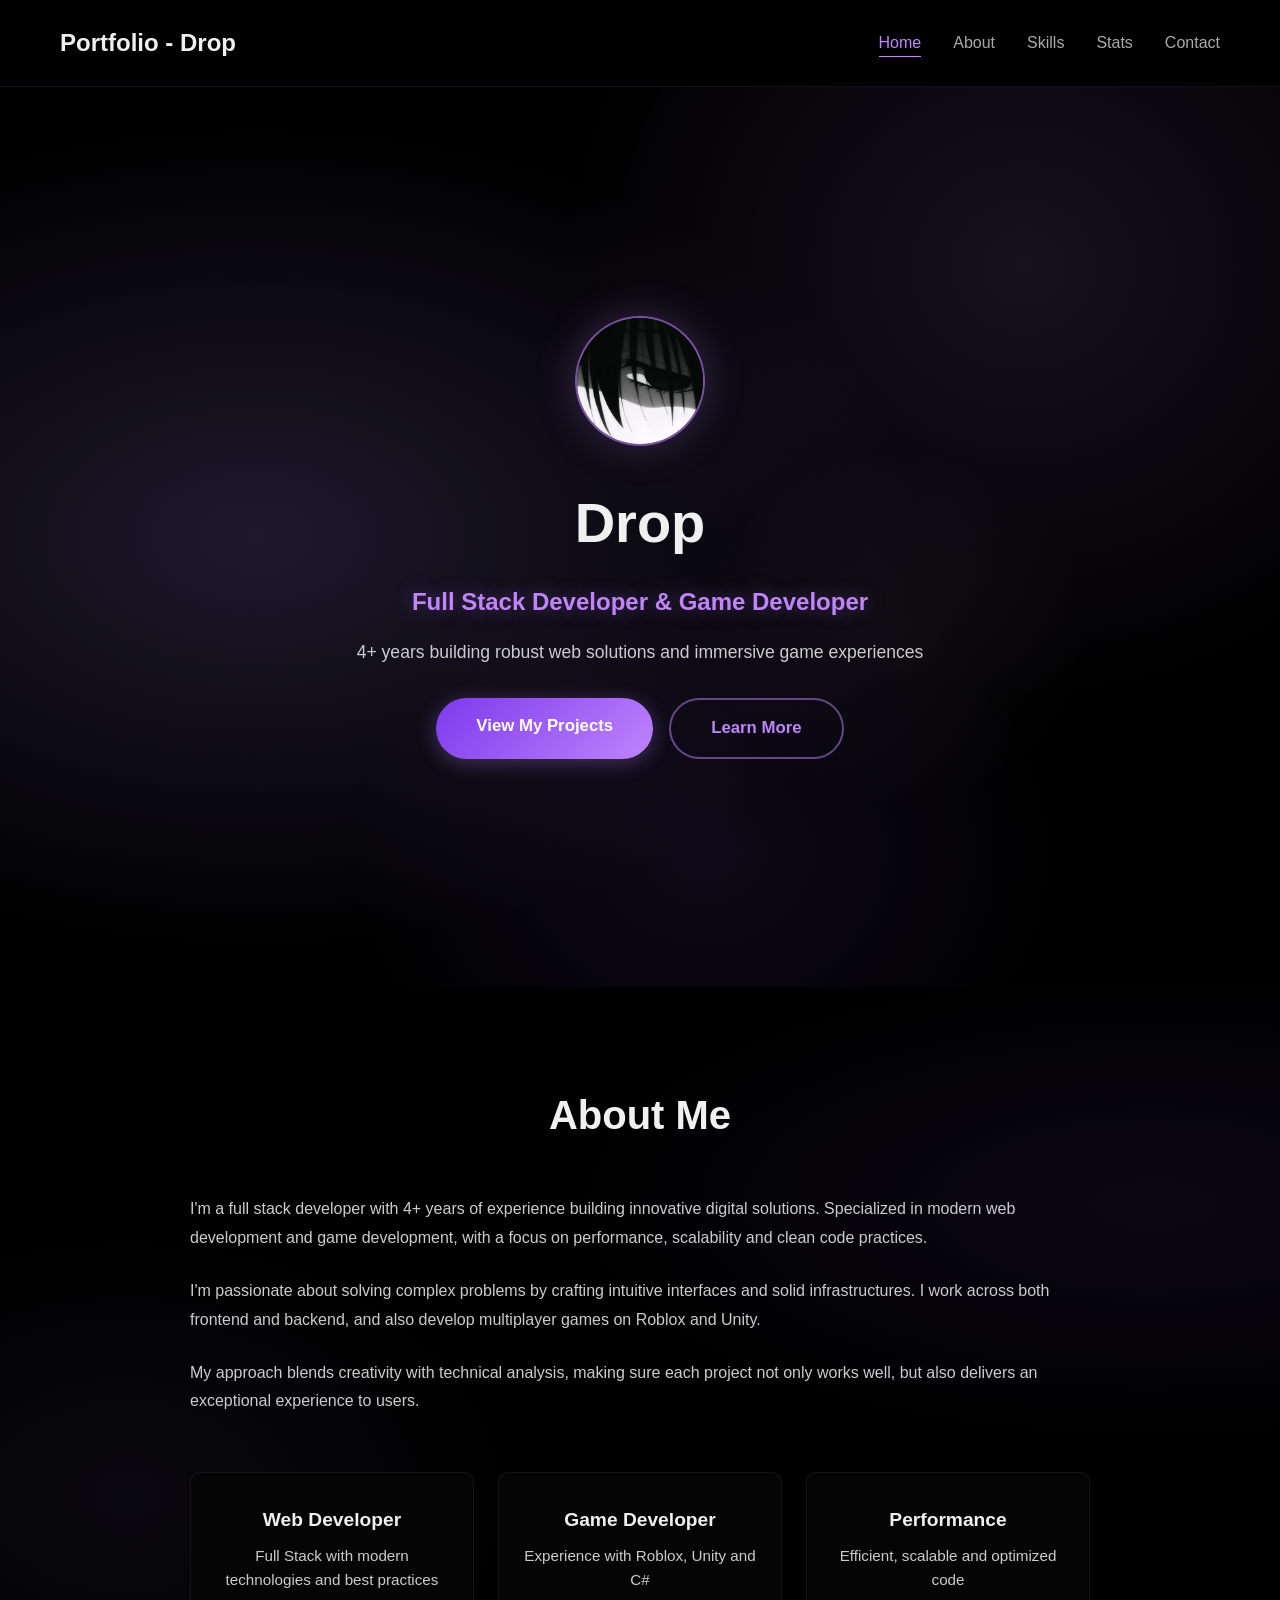
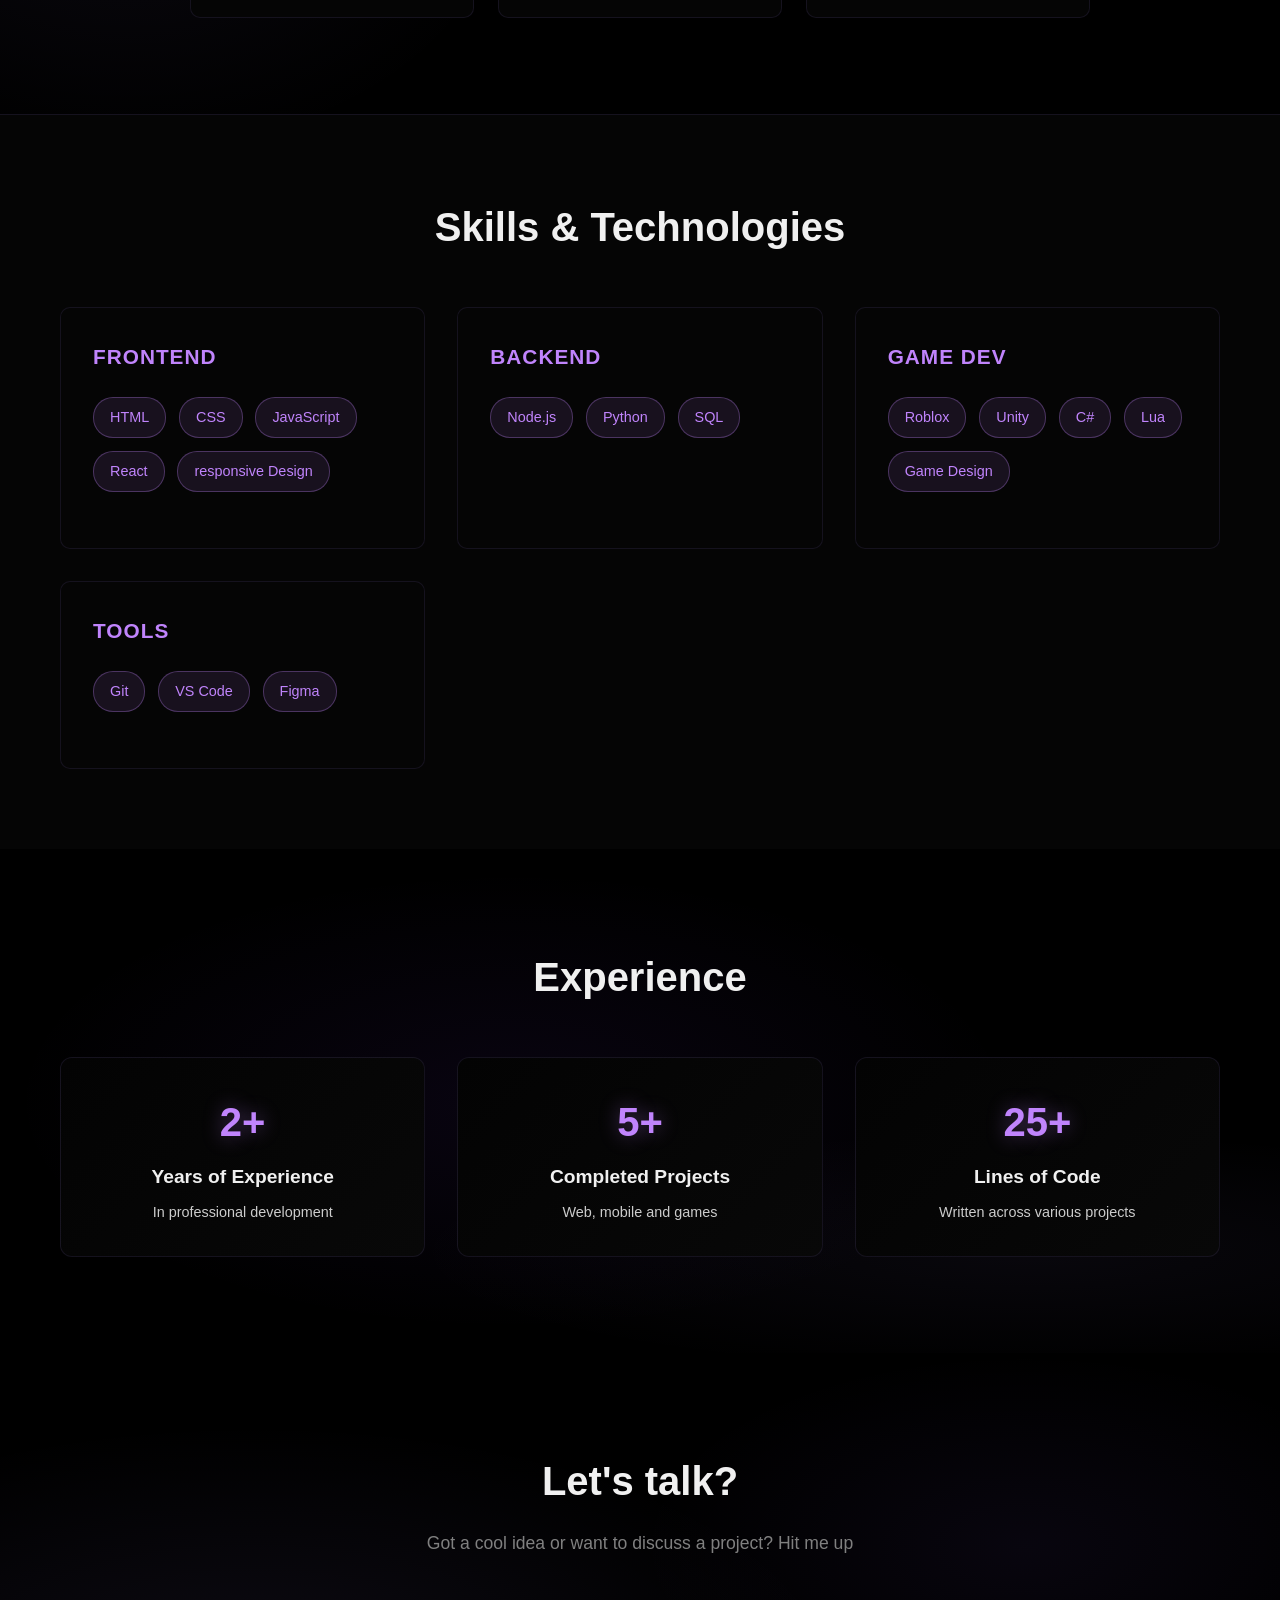
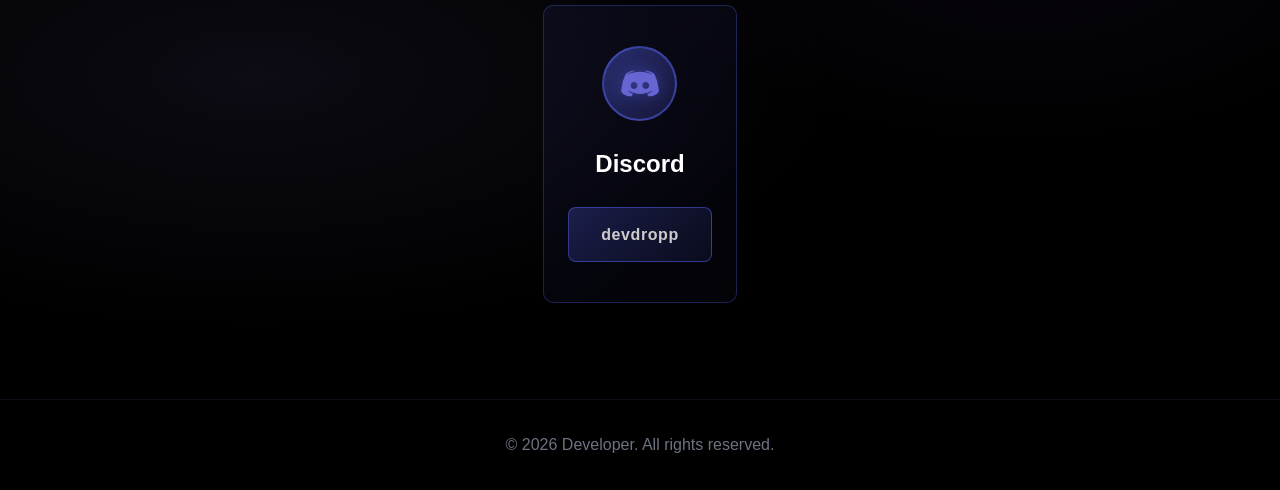
==== index.html @ 1792f025 "first commit" ====
<!DOCTYPE html>
<html lang="en">
<head>
    <meta charset="UTF-8">
    <meta name="viewport" content="width=device-width, initial-scale=1.0">
    <title>Portfolio - Full Stack Developer</title>
    <link rel="icon" type="image/png" href="images/dropiconsite.png">
    <link rel="stylesheet" href="style.css">
</head>
<body class="dark-mode">
    <nav class="navbar">
        <div class="container">
            <div class="logo">Portfolio - Drop</div>
            <ul class="nav-links">
                <li><a href="#home">Home</a></li>
                <li><a href="#about">About</a></li>
                <li><a href="#skills">Skills</a></li>
                <li><a href="#stats">Stats</a></li>
                <li><a href="#contact">Contact</a></li>
            </ul>
        </div>
    </nav>

    <!-- HERO SECTION -->
    <header id="home" class="hero">
        <div class="hero-content">
            <div class="hero-avatar">
                <div class="avatar-circle">
                    <img src="images/drop.webp" alt="Drop" class="avatar-image">
                </div>
            </div>
            <h1>Drop</h1>
            <p class="tagline">Full Stack Developer & Game Developer</p>
            <p class="description">4+ years building robust web solutions and immersive game experiences</p>
            
            <div class="hero-buttons">
                <a href="projetos.html" class="btn btn-primary btn-large">View My Projects</a>
                <a href="#about" class="btn btn-secondary btn-large">Learn More</a>
            </div>
        </div>
        <div class="hero-background"></div>
    </header>

    <!-- ABOUT SECTION -->
    <section id="about" class="about-section">
        <div class="container">
            <h2>About Me</h2>
            <div class="about-content">
                <div class="about-text">
                    <p>I'm a full stack developer with 4+ years of experience building innovative digital solutions. Specialized in modern web development and game development, with a focus on performance, scalability and clean code practices.</p>
                    <p>I'm passionate about solving complex problems by crafting intuitive interfaces and solid infrastructures. I work across both frontend and backend, and also develop multiplayer games on Roblox and Unity.</p>
                    <p>My approach blends creativity with technical analysis, making sure each project not only works well, but also delivers an exceptional experience to users.</p>
                </div>
                
                <div class="about-visual">
                    <div class="about-card">
                        <div class="card-icon"></div>
                        <h3>Web Developer</h3>
                        <p>Full Stack with modern technologies and best practices</p>
                    </div>
                    <div class="about-card">
                        <div class="card-icon"></div>
                        <h3>Game Developer</h3>
                        <p>Experience with Roblox, Unity and C#</p>
                    </div>
                    <div class="about-card">
                        <div class="card-icon"></div>
                        <h3>Performance</h3>
                        <p>Efficient, scalable and optimized code</p>
                    </div>
                </div>
            </div>
        </div>
    </section>

    <!-- SKILLS SECTION -->
    <section id="skills" class="skills-section">
        <div class="container">
            <h2>Skills & Technologies</h2>
            <div class="skills-grid">
                <div class="skill-category">
                    <h3>Frontend</h3>
                    <div class="skills-list">
                        <span class="skill-tag">HTML</span>
                        <span class="skill-tag">CSS</span>
                        <span class="skill-tag">JavaScript</span>
                        <span class="skill-tag">React</span>
                        <span class="skill-tag">responsive Design</span>
                    </div>
                </div>
                <div class="skill-category">
                    <h3>Backend</h3>
                    <div class="skills-list">
                        <span class="skill-tag">Node.js</span>
                        <span class="skill-tag">Python</span>
                        <span class="skill-tag">SQL</span>
                    </div>
                </div>
                <div class="skill-category">
                    <h3>Game Dev</h3>
                    <div class="skills-list">
                        <span class="skill-tag">Roblox</span>
                        <span class="skill-tag">Unity</span>
                        <span class="skill-tag">C#</span>
                        <span class="skill-tag">Lua</span>
                        <span class="skill-tag">Game Design</span>
                    </div>
                </div>
                <div class="skill-category">
                    <h3>Tools</h3>
                    <div class="skills-list">
                        <span class="skill-tag">Git</span>
                        <span class="skill-tag">VS Code</span>
                        <span class="skill-tag">Figma</span>
                    </div>
                </div>
            </div>
        </div>
    </section>

    <!-- STATS SECTION -->
    <section id="stats" class="stats-section">
        <div class="container">
            <h2>Experience</h2>
            <div class="stats-grid">
                <div class="stat-card">
                    <div class="stat-number">4+</div>
                    <p class="stat-label">Years of Experience</p>
                    <p class="stat-description">In professional development</p>
                </div>
                <div class="stat-card">
                    <div class="stat-number">10+</div>
                    <p class="stat-label">Completed Projects</p>
                    <p class="stat-description">Web, mobile and games</p>
                </div>
                <div class="stat-card">
                    <div class="stat-number">50K+</div>
                    <p class="stat-label">Lines of Code</p>
                    <p class="stat-description">Written across various projects</p>
                </div>
            </div>
        </div>
    </section>

    <!-- CONTACT SECTION -->
    <section id="contact" class="contact-section">
        <div class="container">
            <h2>Let's talk?</h2>
            <p class="section-subtitle">Got a cool idea or want to discuss a project? Hit me up</p>
            
            <div class="contact-content">
                <div class="contact-info">
                    <div class="contact-method discord-card">
                        <div class="discord-icon">
                            <img src="images/discord.png" alt="Discord">
                        </div>
                        <h3>Discord</h3>
                        <a href="https://discord.com/users/1466565648426733630" target="_blank" class="discord-link">devdropp</a>
                    </div>
                </div>
            </div>
        </div>
    </section>

    <!-- FOOTER -->
    <footer>
        <p>&copy; 2026 Developer. All rights reserved.</p>
    </footer>

    <script src="script.js"></script>
</body>
</html>
---- style.css ----
* {
    margin: 0;
    padding: 0;
    box-sizing: border-box;
}

body {
    font-family: 'Segoe UI', Tahoma, Geneva, Verdana, sans-serif;
    background: #000000;
    color: #f0f0f0;
    line-height: 1.6;
    background-image:
        radial-gradient(ellipse 80% 60% at 15% 30%, rgba(167, 139, 250, 0.07) 0%, transparent 65%),
        radial-gradient(ellipse 60% 80% at 85% 70%, rgba(192, 132, 252, 0.05) 0%, transparent 65%),
        radial-gradient(ellipse 50% 40% at 50% 90%, rgba(139, 92, 246, 0.04) 0%, transparent 60%);
}

.container {
    max-width: 1200px;
    margin: 0 auto;
    padding: 0 20px;
}

/* NAVBAR */
.navbar {
    background: rgba(0, 0, 0, 0.85);
    backdrop-filter: blur(20px);
    -webkit-backdrop-filter: blur(20px);
    padding: 1.5rem 0;
    position: sticky;
    top: 0;
    z-index: 100;
    border-bottom: 1px solid rgba(167, 139, 250, 0.12);
}

.navbar .container {
    display: flex;
    justify-content: space-between;
    align-items: center;
}

.logo {
    font-size: 1.5rem;
    font-weight: bold;
    color: #f0f0f0;
}

.nav-links {
    list-style: none;
    display: flex;
    gap: 2rem;
}

.nav-links a {
    color: #aaaaaa;
    text-decoration: none;
    transition: color 0.3s ease;
    font-weight: 500;
}

.nav-links a:hover {
    color: #c084fc;
}

/* HERO SECTION */
.hero {
    min-height: 100vh;
    display: flex;
    align-items: center;
    justify-content: center;
    position: relative;
    overflow: hidden;
    padding: 2rem;
}

.hero-projects {
    min-height: 50vh;
    display: flex;
    align-items: center;
    justify-content: center;
    position: relative;
    overflow: hidden;
    padding: 4rem 2rem;
}

.hero-projects .hero-content h1 {
    font-size: 3rem;
    margin-bottom: 1rem;
    color: #f0f0f0;
}

.hero-projects .hero-content p {
    margin-bottom: 1.5rem;
}

.hero-projects .btn {
    margin-top: 1rem;
}

.hero-background {
    position: absolute;
    top: 0;
    left: 0;
    right: 0;
    bottom: 0;
    background:
        radial-gradient(ellipse 80% 70% at 20% 50%, rgba(167, 139, 250, 0.18) 0%, transparent 65%),
        radial-gradient(ellipse 60% 80% at 80% 20%, rgba(192, 132, 252, 0.12) 0%, transparent 60%),
        radial-gradient(ellipse 50% 60% at 55% 85%, rgba(139, 92, 246, 0.1) 0%, transparent 55%),
        radial-gradient(ellipse 30% 40% at 70% 60%, rgba(216, 180, 254, 0.06) 0%, transparent 50%),
        #000000;
    z-index: -1;
}

.hero-content {
    text-align: center;
    z-index: 1;
    max-width: 600px;
}

.hero-content h1 {
    font-size: 3.5rem;
    margin-bottom: 1rem;
    color: #f0f0f0;
    animation: slideInDown 0.8s ease;
}

.hero-content p {
    font-size: 1.3rem;
    margin-bottom: 0.5rem;
    color: #cccccc;
    animation: slideInUp 0.8s ease 0.2s backwards;
}

.subtitle {
    font-size: 1rem;
    color: #808080;
    margin-bottom: 2rem !important;
    animation: slideInUp 0.8s ease 0.4s backwards;
}

@keyframes slideInDown {
    from {
        opacity: 0;
        transform: translateY(-30px);
    }
    to {
        opacity: 1;
        transform: translateY(0);
    }
}

@keyframes slideInUp {
    from {
        opacity: 0;
        transform: translateY(30px);
    }
    to {
        opacity: 1;
        transform: translateY(0);
    }
}

/* BUTTONS */
.btn {
    display: inline-block;
    padding: 12px 30px;
    border-radius: 50px;
    text-decoration: none;
    font-weight: bold;
    transition: all 0.3s ease;
    cursor: pointer;
    border: none;
}

.btn-primary {
    background: linear-gradient(135deg, #7c3aed, #c084fc);
    color: #fff;
    border: none;
    box-shadow: 0 4px 20px rgba(192, 132, 252, 0.3);
}

.btn-primary:hover {
    background: linear-gradient(135deg, #6d28d9, #a855f7);
    transform: translateY(-3px);
    box-shadow: 0 6px 25px rgba(192, 132, 252, 0.45);
}

.btn-secondary {
    background: transparent;
    color: #999;
    border: 1px solid #555;
    font-size: 0.9rem;
    padding: 8px 20px;
}

.btn-secondary:hover {
    background: #222;
    color: #fff;
}

/* PROJECTS SECTION */
.projects-section {
    padding: 6rem 2rem;
    background:
        radial-gradient(ellipse 70% 50% at 70% 20%, rgba(124, 58, 237, 0.07) 0%, transparent 60%),
        radial-gradient(ellipse 50% 60% at 20% 80%, rgba(167, 139, 250, 0.05) 0%, transparent 60%),
        #000000;
}

.projects-section h2 {
    font-size: 2.5rem;
    text-align: center;
    margin-bottom: 0.5rem;
    color: #f0f0f0;
}

.section-subtitle {
    text-align: center;
    color: #888;
    margin-bottom: 3rem;
    font-size: 1.1rem;
}

.projects-grid {
    display: grid;
    grid-template-columns: repeat(auto-fit, minmax(300px, 1fr));
    gap: 2rem;
}

.project-card {
    background: #050505;
    border: 1px solid rgba(167, 139, 250, 0.1);
    border-radius: 10px;
    overflow: hidden;
    transition: transform 0.3s ease, box-shadow 0.3s ease, border-color 0.3s ease;
    display: flex;
    flex-direction: column;
    position: relative;
}

.project-card:hover {
    transform: translateY(-6px);
    box-shadow: 0 12px 40px rgba(192, 132, 252, 0.15);
    border-color: rgba(192, 132, 252, 0.35);
}

.project-header {
    width: 100%;
    height: 180px;
    background: none;
    position: relative;
    overflow: hidden;
}

.project-header::before {
    content: '';
    position: absolute;
    top: 0;
    left: 0;
    right: 0;
    bottom: 0;
    background: rgba(0, 0, 0, 0.3);
    transition: opacity 0.3s ease;
    z-index: 2;
    opacity: 0;
    pointer-events: none;
}

.project-card:hover .project-header::before {
    opacity: 1;
}

.project-card h3 {
    font-size: 1.2rem;
    margin-bottom: 0.8rem;
    color: #f0f0f0;
    padding: 1.5rem 1.5rem 0;
    position: relative;
    z-index: 5;
}

.project-card p {
    color: #cccccc;
    margin-bottom: 1rem;
    line-height: 1.5;
    padding: 0 1.5rem;
    font-size: 0.9rem;
}

.project-tags {
    display: flex;
    flex-wrap: wrap;
    gap: 0.5rem;
    margin-bottom: 1.5rem;
    padding: 0 1.5rem;
}

.tag {
    display: inline-block;
    background: rgba(124, 58, 237, 0.1);
    color: #c084fc;
    padding: 0.35rem 0.8rem;
    border-radius: 20px;
    font-size: 0.75rem;
    border: 1px solid rgba(192, 132, 252, 0.2);
    font-weight: 500;
}

/* SKILLS SECTION */
.skills-section {
    padding: 6rem 2rem;
    background:
        radial-gradient(ellipse 60% 50% at 50% 50%, rgba(139, 92, 246, 0.06) 0%, transparent 65%),
        #000000;
}

.skills-section h2 {
    font-size: 2.5rem;
    text-align: center;
    margin-bottom: 3rem;
    color: #f0f0f0;
}

.skills-grid {
    display: grid;
    grid-template-columns: repeat(auto-fit, minmax(250px, 1fr));
    gap: 2rem;
}

.skill-item {
    background: #050505;
    border: 1px solid rgba(167, 139, 250, 0.1);
    border-radius: 10px;
    padding: 1.5rem;
    text-align: center;
    transition: all 0.3s ease;
}

.skill-item:hover {
    border-color: rgba(192, 132, 252, 0.35);
    transform: translateY(-3px);
    box-shadow: 0 8px 25px rgba(192, 132, 252, 0.12);
}

.skill-item h3 {
    color: #f0f0f0;
    margin-bottom: 0.5rem;
    font-size: 1.1rem;
}

.skill-item p {
    color: #cccccc;
    font-size: 0.95rem;
}

/* CONTACT SECTION */
.contact-section {
    padding: 6rem 2rem;
    background:
        radial-gradient(ellipse 70% 60% at 20% 50%, rgba(167, 139, 250, 0.08) 0%, transparent 65%),
        radial-gradient(ellipse 50% 50% at 80% 30%, rgba(139, 92, 246, 0.06) 0%, transparent 60%),
        #000000;
    text-align: center;
}

.contact-section h2 {
    font-size: 2.5rem;
    margin-bottom: 1rem;
    color: #f0f0f0;
}

.contact-section > p {
    color: #b0b0b0;
    margin-bottom: 2rem;
}

.contact-methods {
    display: grid;
    grid-template-columns: repeat(auto-fit, minmax(200px, 1fr));
    gap: 2rem;
    margin-bottom: 2rem;
}

.contact-item h3 {
    color: #fff;
    margin-bottom: 0.5rem;
}

.contact-item a {
    color: #999;
    text-decoration: none;
    transition: color 0.3s ease;
}

.contact-item a:hover {
    color: #fff;
}

/* FOOTER */
footer {
    background: #000000;
    padding: 2rem;
    text-align: center;
    color: #6b7280;
    border-top: 1px solid rgba(167, 139, 250, 0.1);
}

.video-thumbnail {
    position: absolute;
    width: 100%;
    height: 100%;
    object-fit: cover;
    z-index: 0;
    top: 0;
    left: 0;
}

.play-btn {
    position: absolute;
    top: 50%;
    left: 50%;
    transform: translate(-50%, -50%);
    width: 80px;
    height: 80px;
    background: rgba(255, 255, 255, 0.2);
    border: 3px solid #fff;
    border-radius: 50%;
    display: flex;
    align-items: center;
    justify-content: center;
    cursor: pointer;
    opacity: 0;
    transition: all 0.3s ease;
    z-index: 3;
    backdrop-filter: blur(5px);
}

.project-card:hover .play-btn {
    opacity: 1;
    transform: translate(-50%, -50%) scale(1);
}

.card-video.playing ~ .play-btn {
    opacity: 1;
}

.play-btn:hover {
    background: rgba(255, 255, 255, 0.3);
    transform: translate(-50%, -50%) scale(1.1);
}

.play-btn svg {
    filter: drop-shadow(0 2px 4px rgba(0, 0, 0, 0.3));
}

.card-video.playing ~ .play-btn svg {
    display: none;
}

.card-video.playing ~ .play-btn::before {
    content: '⏸';
    font-size: 2rem;
    color: white;
}

.video-modal {
    display: none;
    position: fixed;
    top: 0;
    left: 0;
    width: 100%;
    height: 100%;
    background: rgba(0, 0, 0, 0.95);
    z-index: 1000;
    justify-content: center;
    align-items: center;
    animation: fadeIn 0.3s ease;
}

.video-modal.active {
    display: flex;
}

@keyframes fadeIn {
    from {
        opacity: 0;
    }
    to {
        opacity: 1;
    }
}

.modal-content {
    position: relative;
    width: 90%;
    max-width: 900px;
    display: flex;
    flex-direction: column;
}

.modal-close {
    position: absolute;
    top: -40px;
    right: 0;
    background: none;
    border: none;
    color: #f0f0f0;
    font-size: 2rem;
    cursor: pointer;
    transition: color 0.3s ease;
    z-index: 1001;
}

.modal-close:hover {
    color: #999;
}

.modal-header {
    display: flex;
    justify-content: space-between;
    align-items: center;
    margin-bottom: 1.5rem;
    flex-wrap: wrap;
    gap: 1rem;
}

#video-title {
    color: #f0f0f0;
    font-size: 1.8rem;
    margin: 0;
    flex: 1;
    text-align: center;
    font-weight: 600;
    text-shadow: 0 2px 8px rgba(0, 0, 0, 0.5);
}

.video-container {
    position: relative;
    width: 100%;
    aspect-ratio: 16 / 9;
    display: flex;
    align-items: center;
    justify-content: center;
    margin-bottom: 1rem;
}

.video-container iframe {
    width: 100%;
    height: 100%;
    border-radius: 8px;
}

.nav-arrow {
    position: absolute;
    top: 50%;
    transform: translateY(-50%);
    width: 50px;
    height: 50px;
    background: rgba(124, 58, 237, 0.15);
    border: 1.5px solid rgba(192, 132, 252, 0.4);
    color: #e9d5ff;
    font-size: 2rem;
    cursor: pointer;
    border-radius: 50%;
    display: flex;
    align-items: center;
    justify-content: center;
    transition: all 0.3s ease;
    z-index: 10;
    backdrop-filter: blur(8px);
}

.nav-arrow:hover {
    background: rgba(124, 58, 237, 0.3);
    border-color: #c084fc;
    box-shadow: 0 0 20px rgba(192, 132, 252, 0.3);
    transform: translateY(-50%) scale(1.1);
}

.nav-arrow:active {
    transform: translateY(-50%) scale(0.95);
}

.prev-arrow {
    left: 15px;
}

.next-arrow {
    right: 15px;
}

.video-counter {
    text-align: center;
    color: #cccccc;
    font-size: 0.9rem;
    font-weight: 500;
    letter-spacing: 0.5px;
}

#video-count {
    display: inline-block;
    padding: 0.5rem 1rem;
    background: rgba(124, 58, 237, 0.1);
    border: 1px solid rgba(192, 132, 252, 0.25);
    border-radius: 20px;
    transition: all 0.3s ease;
    color: #c084fc;
}

/* HERO BUTTONS */
.hero-buttons {
    display: flex;
    gap: 1rem;
    justify-content: center;
    flex-wrap: wrap;
    margin-top: 2rem;
}

.btn-large {
    padding: 15px 40px;
    font-size: 1.05rem;
    transition: all 0.3s ease;
}

.btn-secondary {
    background: transparent;
    color: #c084fc;
    border: 2px solid rgba(192, 132, 252, 0.5);
}

.btn-secondary:hover {
    background: rgba(192, 132, 252, 0.1);
    color: #e9d5ff;
    border-color: #c084fc;
    transform: translateY(-3px);
}

.hero-avatar {
    margin-bottom: 2rem;
    animation: float 3s ease-in-out infinite;
}

.avatar-circle {
    width: 130px;
    height: 130px;
    margin: 0 auto;
    border: 2px solid rgba(192, 132, 252, 0.6);
    border-radius: 50%;
    display: flex;
    align-items: center;
    justify-content: center;
    background: radial-gradient(circle, rgba(124, 58, 237, 0.15), rgba(0,0,0,0));
    box-shadow: 0 0 40px rgba(192, 132, 252, 0.25), inset 0 0 20px rgba(167, 139, 250, 0.05);
}

.avatar-circle svg {
    width: 80px;
    height: 80px;
}

.avatar-image {
    width: 100%;
    height: 100%;
    object-fit: cover;
    border-radius: 50%;
}

@keyframes float {
    0%, 100% {
        transform: translateY(0px);
    }
    50% {
        transform: translateY(-20px);
    }
}

.hero-content .tagline {
    font-size: 1.5rem;
    color: #c084fc;
    font-weight: 600;
    margin-bottom: 1rem;
    text-shadow: 0 0 20px rgba(192, 132, 252, 0.4);
}

.hero-content .description {
    font-size: 1.1rem;
    color: #cccccc;
    max-width: 600px;
    margin: 0 auto 2rem;
}

/* ABOUT SECTION */
.about-section {
    padding: 6rem 2rem;
    background:
        radial-gradient(ellipse 70% 50% at 90% 30%, rgba(139, 92, 246, 0.08) 0%, transparent 65%),
        radial-gradient(ellipse 50% 60% at 10% 70%, rgba(167, 139, 250, 0.06) 0%, transparent 60%),
        #000000;
}

.about-section h2 {
    font-size: 2.5rem;
    text-align: center;
    margin-bottom: 3rem;
    color: #f0f0f0;
}

.about-section .container {
    max-width: 1000px;
}

.about-content {
    display: grid;
    grid-template-columns: 1fr;
    gap: 2rem;
    align-items: start;
    max-width: 900px;
    margin: 0 auto;
}

.about-text p {
    color: #cccccc;
    margin-bottom: 1.5rem;
    line-height: 1.8;
    font-size: 1rem;
}

.about-text h3 {
    color: #c084fc;
    margin-top: 1.5rem;
    margin-bottom: 1rem;
    font-size: 1.1rem;
}

.skills-list {
    list-style: none;
    margin: 1.5rem 0;
}

.skills-list li {
    color: #c0b8d4;
    margin-bottom: 1rem;
    padding-left: 1.5rem;
    position: relative;
    line-height: 1.6;
}

.skills-list li:before {
    content: "▸";
    position: absolute;
    left: 0;
    color: #c084fc;
    font-weight: bold;
}

.about-visual {
    display: grid;
    grid-template-columns: repeat(auto-fit, minmax(250px, 1fr));
    gap: 1.5rem;
}

.about-card {
    background: #050505;
    border: 1px solid rgba(167, 139, 250, 0.1);
    border-radius: 10px;
    padding: 1.5rem;
    text-align: center;
    transition: all 0.3s ease;
    cursor: pointer;
}

.about-card:hover {
    transform: translateY(-5px);
    border-color: rgba(192, 132, 252, 0.4);
    box-shadow: 0 8px 30px rgba(192, 132, 252, 0.15);
}

.card-icon {
    font-size: 2.5rem;
    margin-bottom: 0.5rem;
}

.about-card h3 {
    color: #f0f0f0;
    font-size: 1.2rem;
    margin-bottom: 0.5rem;
}

.about-card p {
    color: #cccccc;
    font-size: 0.95rem;
}

/* STATS SECTION */
.stats-section {
    padding: 6rem 2rem;
    background:
        radial-gradient(ellipse 60% 70% at 40% 50%, rgba(124, 58, 237, 0.07) 0%, transparent 65%),
        radial-gradient(ellipse 80% 40% at 80% 80%, rgba(167, 139, 250, 0.05) 0%, transparent 60%),
        #000000;
}

.stats-section h2 {
    font-size: 2.5rem;
    text-align: center;
    margin-bottom: 3rem;
    color: #f0f0f0;
}

.stats-grid {
    display: grid;
    grid-template-columns: repeat(auto-fit, minmax(280px, 1fr));
    gap: 2rem;
    max-width: 1200px;
    margin: 0 auto;
}

.stat-card {
    background: linear-gradient(135deg, #030303, #080808);
    border: 1px solid rgba(167, 139, 250, 0.1);
    border-radius: 12px;
    padding: 2rem;
    text-align: center;
    transition: all 0.3s ease;
    position: relative;
    overflow: hidden;
}

.stat-card:hover {
    transform: translateY(-10px);
    border-color: rgba(192, 132, 252, 0.4);
    box-shadow: 0 10px 40px rgba(192, 132, 252, 0.18);
}

.stat-card::before {
    content: '';
    position: absolute;
    top: 0;
    left: -100%;
    width: 100%;
    height: 100%;
    background: linear-gradient(90deg, transparent, rgba(192, 132, 252, 0.08), transparent);
    transition: left 0.5s ease;
}

.stat-card:hover::before {
    left: 100%;
}

.stat-number {
    font-size: 3.5rem;
    font-weight: bold;
    color: #c084fc;
    margin-bottom: 0.5rem;
    position: relative;
    z-index: 1;
    text-shadow: 0 0 20px rgba(192, 132, 252, 0.4);
}

.stat-label {
    color: #f0f0f0;
    font-size: 1.2rem;
    font-weight: 600;
    margin-bottom: 0.5rem;
    position: relative;
    z-index: 1;
}

.stat-description {
    color: #cccccc;
    font-size: 0.9rem;
    position: relative;
    z-index: 1;
}

/* CONTACT SECTION */
.contact-section {
    padding: 6rem 2rem;
    background:
        radial-gradient(ellipse 70% 60% at 20% 50%, rgba(167, 139, 250, 0.08) 0%, transparent 65%),
        radial-gradient(ellipse 50% 50% at 80% 30%, rgba(139, 92, 246, 0.06) 0%, transparent 60%),
        #000000;
}

.contact-section h2 {
    font-size: 2.5rem;
    text-align: center;
    margin-bottom: 1rem;
    color: #f0f0f0;
}

.section-subtitle {
    text-align: center;
    color: #808080;
    margin-bottom: 3rem;
    font-size: 1.1rem;
}

.contact-content {
    display: flex;
    justify-content: center;
    align-items: center;
    gap: 3rem;
    max-width: 1000px;
    margin: 0 auto;
    flex-wrap: wrap;
}

.contact-info {
    display: grid;
    grid-template-columns: repeat(auto-fit, minmax(250px, 1fr));
    gap: 1.5rem;
    width: 100%;
    max-width: 600px;
}

.contact-method {
    background: #050505;
    border: 1px solid rgba(167, 139, 250, 0.1);
    border-radius: 10px;
    padding: 1.5rem;
    transition: all 0.3s ease;
    cursor: pointer;
}

.contact-method:hover {
    border-color: rgba(192, 132, 252, 0.4);
    box-shadow: 0 8px 25px rgba(192, 132, 252, 0.12);
    transform: translateX(5px);
}

.contact-icon {
    font-size: 2rem;
    margin-bottom: 0.5rem;
}

.contact-method h3 {
    color: #f0f0f0;
    font-size: 1.1rem;
    margin-bottom: 0.5rem;
}

.contact-method p,
.contact-method a {
    color: #cccccc;
    text-decoration: none;
    transition: color 0.3s ease;
}

.contact-method a:hover {
    color: #c084fc;
}

/* DISCORD CARD */
.discord-card {
    background: linear-gradient(135deg, rgba(88, 101, 242, 0.08) 0%, rgba(54, 57, 147, 0.05) 100%);
    border: 1.5px solid rgba(88, 101, 242, 0.3);
    position: relative;
    overflow: hidden;
    max-width: 400px;
    margin: 0 auto;
    padding: 2.5rem 1.5rem;
    text-align: center;
}

.discord-card::before {
    content: '';
    position: absolute;
    top: 0;
    left: -100%;
    width: 100%;
    height: 100%;
    background: linear-gradient(90deg, transparent, rgba(88, 101, 242, 0.15), transparent);
    transition: left 0.6s ease;
}

.discord-card:hover::before {
    left: 100%;
}

.discord-card:hover {
    border-color: rgba(88, 101, 242, 0.6);
    box-shadow: 0 0 30px rgba(88, 101, 242, 0.25), inset 0 0 20px rgba(88, 101, 242, 0.05);
    transform: translateY(-8px);
}

.discord-icon {
    width: 75px;
    height: 75px;
    background: linear-gradient(135deg, rgba(88, 101, 242, 0.4), rgba(54, 57, 147, 0.3));
    border-radius: 50%;
    display: flex;
    align-items: center;
    justify-content: center;
    margin: 0 auto 1.5rem;
    color: #5865F2;
    border: 2.5px solid rgba(88, 101, 242, 0.5);
    position: relative;
    z-index: 1;
    transition: all 0.3s ease;
}

.discord-card:hover .discord-icon {
    transform: scale(1.15);
    background: linear-gradient(135deg, #5865F2, rgba(54, 57, 147, 0.5));
    color: #ffffff;
    box-shadow: 0 0 25px rgba(88, 101, 242, 0.5), inset 0 0 15px rgba(255, 255, 255, 0.2);
}

.discord-icon svg {
    filter: drop-shadow(0 0 8px rgba(88, 101, 242, 0.4));
}

.discord-icon img {
    width: 55%;
    height: 55%;
    object-fit: contain;
    filter: drop-shadow(0 0 8px rgba(88, 101, 242, 0.4));
}

.discord-card h3 {
    color: #ffffff;
    font-size: 1.5rem;
    margin-bottom: 1.5rem;
    position: relative;
    z-index: 1;
    font-weight: 600;
}

.discord-card p {
    display: none;
}

.discord-link {
    display: inline-block;
    padding: 0.85rem 2rem;
    background: linear-gradient(135deg, rgba(88, 101, 242, 0.25), rgba(54, 57, 147, 0.15));
    border: 1.5px solid rgba(88, 101, 242, 0.5);
    color: #7c8bff;
    border-radius: 8px;
    transition: all 0.3s ease;
    position: relative;
    z-index: 1;
    font-weight: 600;
    letter-spacing: 0.6px;
    font-size: 1rem;
    cursor: pointer;
    font-family: inherit;
}

.discord-link:hover {
    background: linear-gradient(135deg, #5865F2, rgba(54, 57, 147, 0.3));
    border-color: #5865F2;
    color: #ffffff;
    box-shadow: 0 0 25px rgba(88, 101, 242, 0.4);
    transform: translateY(-3px);
}

/* RESPONSIVE */
@media (max-width: 1024px) {
    .about-content {
        grid-template-columns: 1fr;
    }
    
    .container {
        padding: 0 20px;
    }
    
    .hero-content h1 {
        font-size: 3rem;
    }
}

@media (max-width: 768px) {
    .hero {
        padding: 2rem;
        min-height: auto;
    }
    
    .hero-content {
        max-width: 100%;
    }
    
    .hero-content h1 {
        font-size: 2.2rem;
        margin-bottom: 0.8rem;
    }
    
    .hero-content .tagline {
        font-size: 1rem;
        margin-bottom: 1rem;
    }
    
    .hero-content p {
        font-size: 0.9rem;
    }
    
    .hero-content .description {
        font-size: 0.95rem;
    }
    
    .hero-buttons {
        flex-direction: column;
        gap: 0.8rem;
        margin-top: 1.5rem;
    }
    
    .btn-large {
        width: 100%;
        padding: 12px 30px;
        font-size: 0.95rem;
    }
    
    .about-section,
    .stats-section,
    .contact-section,
    .projects-section {
        padding: 4rem 1.5rem;
    }
    
    .about-content {
        grid-template-columns: 1fr;
        gap: 2rem;
    }
    
    .about-visual {
        grid-template-columns: 1fr;
    }
    
    .projects-section h2,
    .skills-section h2,
    .contact-section h2,
    .about-section h2,
    .stats-section h2 {
        font-size: 2rem;
        margin-bottom: 2rem;
    }
    
    .section-subtitle {
        margin-bottom: 2rem;
        font-size: 1rem;
    }
    
    .nav-links {
        gap: 1rem;
        font-size: 0.8rem;
    }
    
    .projects-grid {
        grid-template-columns: 1fr;
        gap: 1.5rem;
    }
    
    .skills-grid {
        grid-template-columns: 1fr;
    }
    
    .stats-grid {
        grid-template-columns: repeat(2, 1fr);
        gap: 1.5rem;
    }
    
    .contact-content {
        flex-direction: column;
        gap: 2rem;
    }
    
    .contact-info {
        grid-template-columns: 1fr;
        width: 100%;
    }
    
    #video-title {
        font-size: 1.3rem;
    }
    
    .nav-arrow {
        width: 40px;
        height: 40px;
        font-size: 1.5rem;
    }
    
    .prev-arrow {
        left: 8px;
    }
    
    .next-arrow {
        right: 8px;
    }
    
    .modal-header {
        margin-bottom: 1rem;
    }
    
    .avatar-circle {
        width: 100px;
        height: 100px;
    }
    
    .avatar-circle svg {
        width: 70px;
        height: 70px;
    }
    
    .stat-number {
        font-size: 2.5rem;
    }
    
    .stat-card {
        padding: 1.5rem;
    }
    
    .project-header {
        height: 150px;
    }
}

@media (max-width: 480px) {
    .logo {
        font-size: 1.3rem;
    }
    
    .nav-links {
        gap: 0.5rem;
        font-size: 0.7rem;
    }
    
    .hero {
        min-height: auto;
        padding: 1.5rem;
    }
    
    .hero-content h1 {
        font-size: 1.8rem;
        margin-bottom: 0.5rem;
    }
    
    .hero-content .tagline {
        font-size: 0.9rem;
        margin-bottom: 0.8rem;
    }
    
    .hero-content p {
        font-size: 0.8rem;
    }
    
    .hero-content .description {
        font-size: 0.85rem;
    }
    
    .hero-buttons {
        flex-direction: column;
        gap: 0.6rem;
        margin-top: 1rem;
    }
    
    .btn-large {
        padding: 10px 20px;
        font-size: 0.85rem;
    }
    
    .about-section,
    .stats-section,
    .contact-section,
    .projects-section {
        padding: 3rem 1rem;
    }
    
    .about-section h2,
    .stats-section h2,
    .contact-section h2,
    .projects-section h2 {
        font-size: 1.5rem;
        margin-bottom: 1.5rem;
    }
    
    .section-subtitle {
        font-size: 0.9rem;
        margin-bottom: 1.5rem;
    }
    
    .about-text p {
        font-size: 0.9rem;
        margin-bottom: 1rem;
    }
    
    .about-card {
        padding: 1rem;
    }
    
    .about-card h3 {
        font-size: 1rem;
    }
    
    .about-card p {
        font-size: 0.85rem;
    }
    
    .stats-grid {
        grid-template-columns: 1fr;
        gap: 1rem;
    }
    
    .stat-card {
        padding: 1rem;
    }
    
    .stat-number {
        font-size: 2rem;
    }
    
    .stat-label {
        font-size: 1rem;
    }
    
    .stat-description {
        font-size: 0.8rem;
    }
    
    .contact-info {
        grid-template-columns: 1fr;
        gap: 1rem;
    }
    
    .contact-method {
        padding: 1rem;
    }
    
    .contact-icon {
        font-size: 1.5rem;
        margin-bottom: 0.3rem;
    }
    
    .contact-method h3 {
        font-size: 0.95rem;
    }
    
    .contact-method p,
    .contact-method a {
        font-size: 0.85rem;
    }
    
    .projects-grid {
        grid-template-columns: 1fr;
        gap: 1.5rem;
    }
    
    .project-header {
        height: 120px;
    }
    
    .project-card h3 {
        font-size: 1rem;
    }
    
    .project-card p {
        font-size: 0.8rem;
    }
    
    .nav-arrow {
        width: 35px;
        height: 35px;
        font-size: 1.2rem;
    }
    
    .avatar-circle {
        width: 80px;
        height: 80px;
    }
    
    .avatar-circle svg {
        width: 50px;
        height: 50px;
    }
    
    .hero-avatar {
        margin-bottom: 1rem;
    }
    
    #video-title {
        font-size: 1rem;
    }
    
    .modal-content {
        width: 95%;
    }
    
    .modal-close {
        top: -35px;
        font-size: 1.5rem;
    }
}

@media (max-width: 320px) {
    .hero-content h1 {
        font-size: 1.5rem;
    }
    
    .hero-content .tagline {
        font-size: 0.8rem;
    }
    
    .about-section h2,
    .stats-section h2,
    .contact-section h2,
    .projects-section h2 {
        font-size: 1.3rem;
    }
    
    .btn-large {
        padding: 8px 15px;
        font-size: 0.75rem;
    }
    
    .avatar-circle {
        width: 70px;
        height: 70px;
    }
    
    .stat-number {
        font-size: 1.8rem;
    }
}

/* THEME TOGGLE */
.navbar .container {
    position: relative;
}

/* SKILLS SECTION */
.skills-section {
    background: #050505;
    padding: 5rem 0;
    border-top: 1px solid rgba(167, 139, 250, 0.1);
}

.skills-section h2 {
    text-align: center;
    font-size: 2.5rem;
    margin-bottom: 3rem;
    color: #f0f0f0;
}

.skills-grid {
    display: grid;
    grid-template-columns: repeat(auto-fit, minmax(280px, 1fr));
    gap: 2rem;
}

.skill-category {
    background: #050505;
    border: 1px solid rgba(167, 139, 250, 0.1);
    border-radius: 10px;
    padding: 2rem;
    transition: all 0.3s ease;
}

.skill-category:hover {
    border-color: rgba(192, 132, 252, 0.4);
    box-shadow: 0 8px 25px rgba(192, 132, 252, 0.12);
    transform: translateY(-5px);
}

.skill-category h3 {
    color: #c084fc;
    font-size: 1.3rem;
    margin-bottom: 1rem;
    text-transform: uppercase;
    letter-spacing: 1px;
}

.skills-list {
    display: flex;
    flex-wrap: wrap;
    gap: 0.8rem;
}

.skill-tag {
    background: rgba(192, 132, 252, 0.1);
    border: 1px solid rgba(192, 132, 252, 0.3);
    color: #c084fc;
    padding: 0.5rem 1rem;
    border-radius: 20px;
    font-size: 0.9rem;
    transition: all 0.3s ease;
    cursor: default;
}

.skill-tag:hover {
    background: rgba(192, 132, 252, 0.2);
    border-color: rgba(192, 132, 252, 0.6);
    transform: translateY(-2px);
}

/* STATS ANIMATION */
.stat-number {
    font-size: 2.5rem;
    font-weight: bold;
    color: #c084fc;
    transition: all 0.6s ease;
}

/* CTA BUTTON */
.contact-cta {
    text-align: center;
    margin: 2rem 0 3rem 0;
}

.cta-button {
    font-size: 1.1rem;
    padding: 16px 40px;
    box-shadow: 0 6px 30px rgba(192, 132, 252, 0.4);
    position: relative;
    overflow: hidden;
}

.cta-button::before {
    content: '';
    position: absolute;
    top: 0;
    left: -100%;
    width: 100%;
    height: 100%;
    background: linear-gradient(90deg, transparent, rgba(255,255,255,0.2), transparent);
    transition: left 0.5s ease;
}

.cta-button:hover::before {
    left: 100%;
}

.cta-button:hover {
    box-shadow: 0 8px 40px rgba(192, 132, 252, 0.6);
}

/* SKILLS RESPONSIVE */
@media (max-width: 768px) {
    .skills-grid {
        grid-template-columns: 1fr;
    }
    
    .skills-section h2 {
        font-size: 2rem;
    }
}
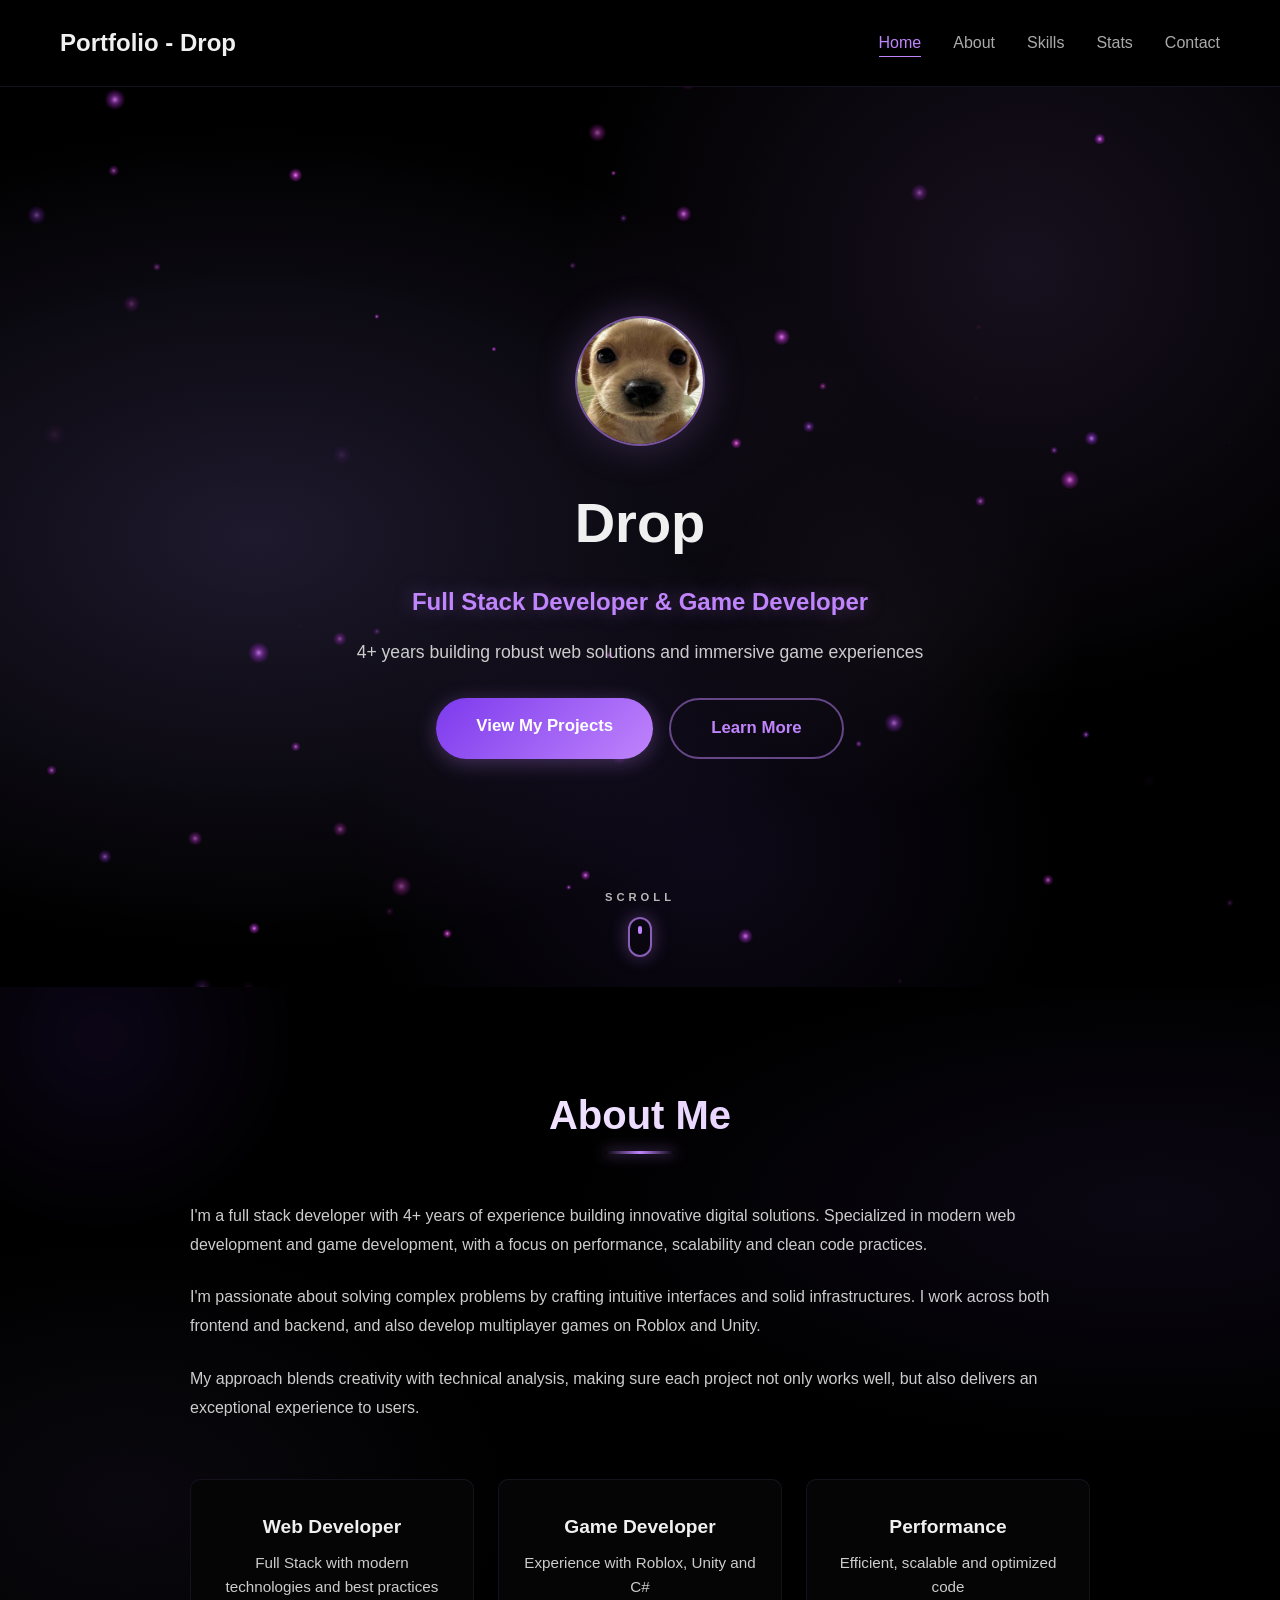
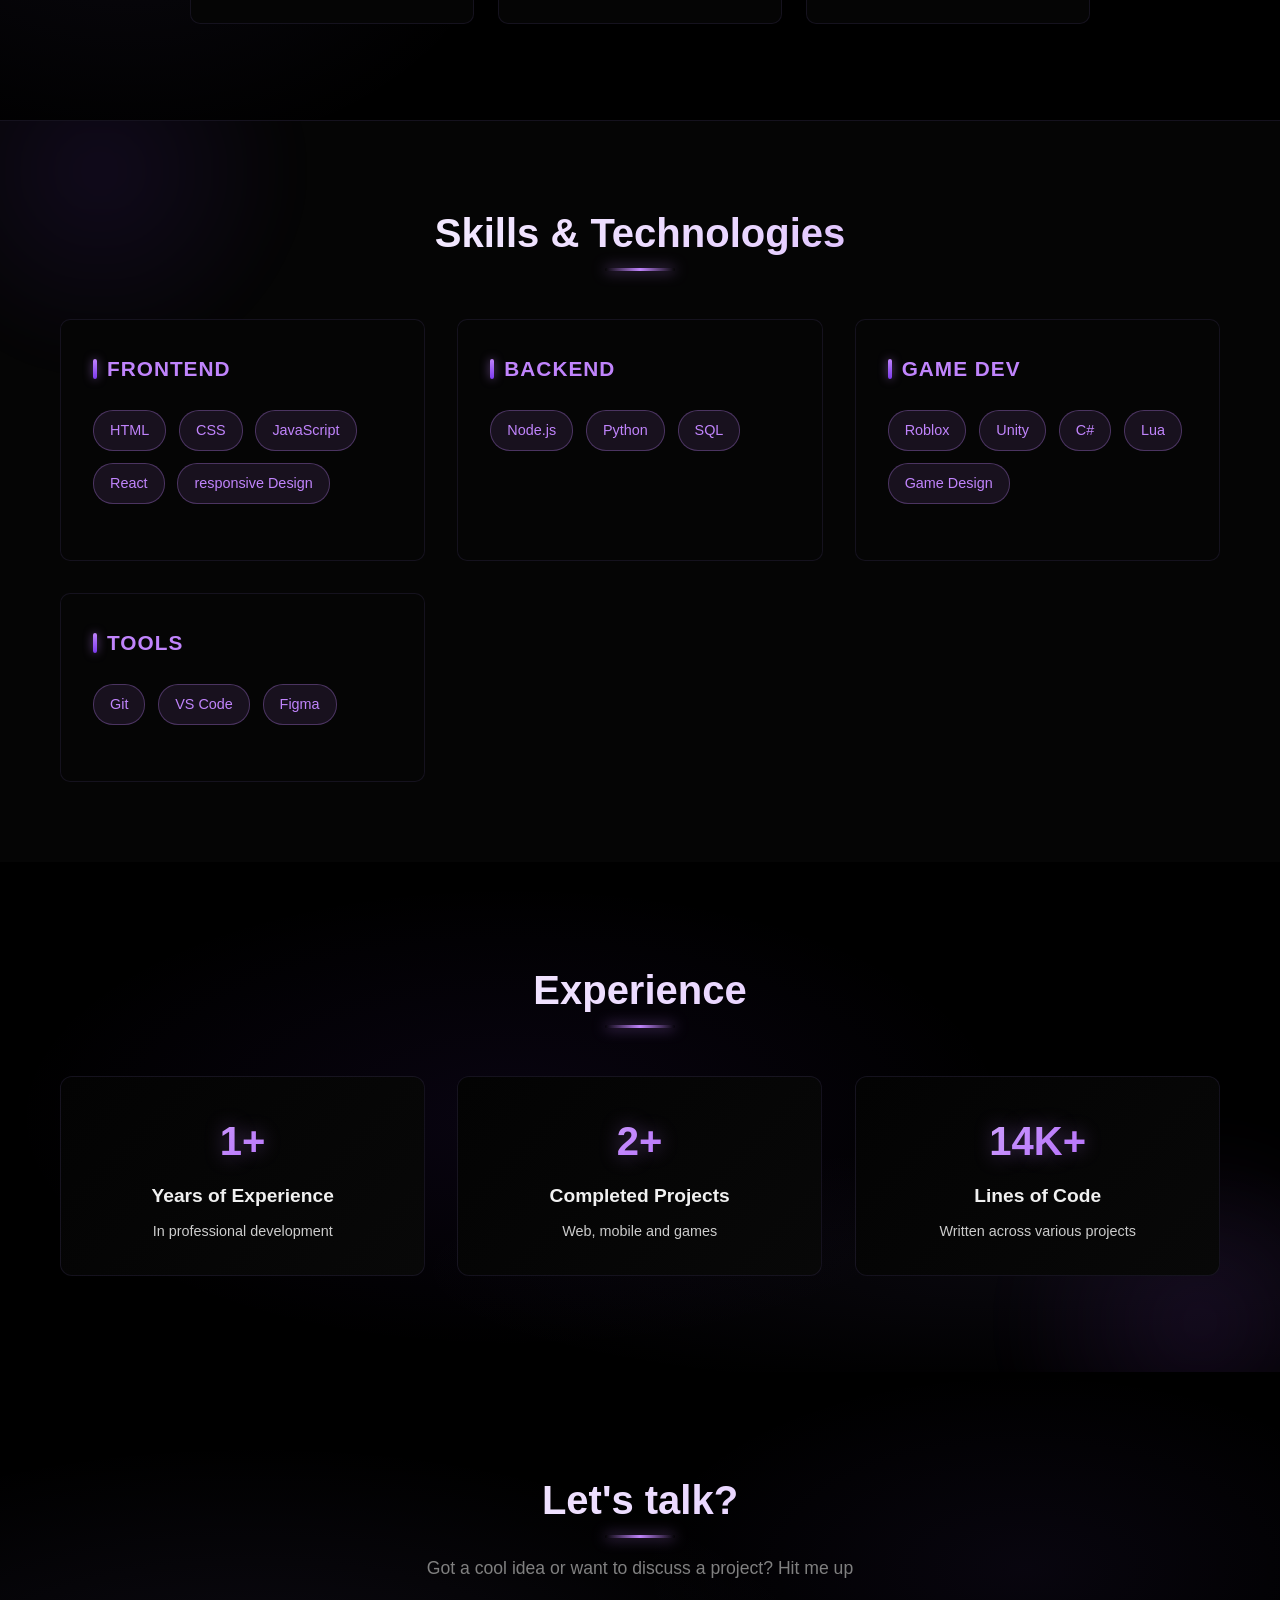
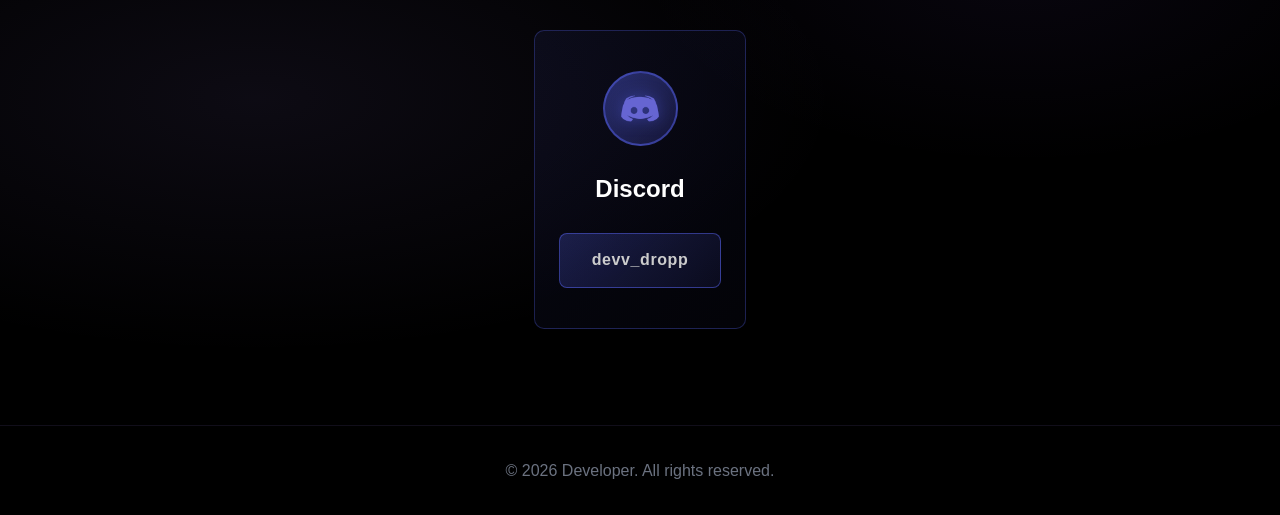
==== commit b382ef3c: "feat: add hero spark effects, scroll indicator and reorder projects - Add sparks canvas + glow and a" ====
--- a/index.html
+++ b/index.html
@@ -23,10 +23,12 @@
 
     <!-- HERO SECTION -->
     <header id="home" class="hero">
+        <canvas class="sparks-canvas"></canvas>
+        <div class="hero-glow"></div>
         <div class="hero-content">
             <div class="hero-avatar">
                 <div class="avatar-circle">
-                    <img src="images/drop.webp" alt="Drop" class="avatar-image">
+                    <img src="images/z99.png" alt="Drop" class="avatar-image">
                 </div>
             </div>
             <h1>Drop</h1>
@@ -38,6 +40,10 @@
                 <a href="#about" class="btn btn-secondary btn-large">Learn More</a>
             </div>
         </div>
+        <a href="#about" class="scroll-indicator" aria-label="Scroll down">
+            <span class="scroll-text">SCROLL</span>
+            <span class="scroll-mouse"><span class="scroll-wheel"></span></span>
+        </a>
         <div class="hero-background"></div>
     </header>
 
@@ -155,7 +161,7 @@
                             <img src="images/discord.png" alt="Discord">
                         </div>
                         <h3>Discord</h3>
-                        <a href="https://discord.com/users/1466565648426733630" target="_blank" class="discord-link">devdropp</a>
+                        <a href="https://discord.com/users/1462997571675881503" target="_blank" class="discord-link">devv_dropp</a>
                     </div>
                 </div>
             </div>
--- a/style.css
+++ b/style.css
@@ -74,27 +74,29 @@
 }
 
 .hero-projects {
-    min-height: 50vh;
+    min-height: 78vh;
     display: flex;
     align-items: center;
     justify-content: center;
     position: relative;
     overflow: hidden;
-    padding: 4rem 2rem;
+    padding: 5rem 2rem 7rem;
 }
 
 .hero-projects .hero-content h1 {
-    font-size: 3rem;
-    margin-bottom: 1rem;
+    font-size: 3.5rem;
+    margin-bottom: 1.2rem;
     color: #f0f0f0;
 }
 
 .hero-projects .hero-content p {
-    margin-bottom: 1.5rem;
+    margin-bottom: 2rem;
+    font-size: 1.2rem;
+    color: #cfcfcf;
 }
 
 .hero-projects .btn {
-    margin-top: 1rem;
+    margin-top: 0.5rem;
 }
 
 .hero-background {
@@ -112,6 +114,96 @@
     z-index: -1;
 }
 
+.hero-glow {
+    position: absolute;
+    top: 0;
+    left: 0;
+    width: 500px;
+    height: 500px;
+    border-radius: 50%;
+    background: radial-gradient(circle, rgba(168, 85, 247, 0.35) 0%, rgba(124, 58, 237, 0.15) 35%, transparent 70%);
+    filter: blur(40px);
+    pointer-events: none;
+    transform: translate(-50%, -50%);
+    z-index: 0;
+    opacity: 0;
+    transition: opacity 0.4s ease;
+    will-change: transform;
+}
+
+.hero:hover .hero-glow,
+.hero-projects:hover .hero-glow {
+    opacity: 1;
+}
+
+/* CANVAS DE FAÍSCAS / BRASAS */
+.sparks-canvas {
+    position: absolute;
+    top: 0;
+    left: 0;
+    width: 100%;
+    height: 100%;
+    pointer-events: none;
+    z-index: 0;
+}
+
+/* INDICADOR DE SCROLL (estilo mouse) */
+.scroll-indicator {
+    position: absolute;
+    bottom: 30px;
+    left: 50%;
+    transform: translateX(-50%);
+    display: flex;
+    flex-direction: column;
+    align-items: center;
+    gap: 10px;
+    text-decoration: none;
+    z-index: 3;
+    animation: floatScroll 2.5s ease-in-out infinite;
+    transition: opacity 0.3s ease;
+}
+
+.scroll-indicator:hover {
+    opacity: 0.7;
+}
+
+.scroll-text {
+    font-size: 0.7rem;
+    letter-spacing: 4px;
+    color: #b8b8b8;
+    font-weight: 600;
+}
+
+.scroll-mouse {
+    width: 24px;
+    height: 40px;
+    border: 2px solid rgba(192, 132, 252, 0.7);
+    border-radius: 14px;
+    display: flex;
+    justify-content: center;
+    padding-top: 7px;
+    box-shadow: 0 0 18px rgba(192, 132, 252, 0.35);
+}
+
+.scroll-wheel {
+    width: 4px;
+    height: 8px;
+    background: #c084fc;
+    border-radius: 2px;
+    animation: scrollWheel 1.6s ease-in-out infinite;
+}
+
+@keyframes scrollWheel {
+    0% { opacity: 0; transform: translateY(0); }
+    30% { opacity: 1; }
+    100% { opacity: 0; transform: translateY(12px); }
+}
+
+@keyframes floatScroll {
+    0%, 100% { transform: translateX(-50%) translateY(0); }
+    50% { transform: translateX(-50%) translateY(6px); }
+}
+
 .hero-content {
     text-align: center;
     z-index: 1;
@@ -228,6 +320,10 @@
     gap: 2rem;
 }
 
+.projects-grid {
+    perspective: 1000px;
+}
+
 .project-card {
     background: #050505;
     border: 1px solid rgba(167, 139, 250, 0.1);
@@ -237,12 +333,45 @@
     display: flex;
     flex-direction: column;
     position: relative;
+    transform-style: preserve-3d;
+    will-change: transform;
+}
+
+/* enquanto o mouse mexe, o JS controla o transform via .is-tilting (sem transição) */
+.project-card.is-tilting {
+    transition: box-shadow 0.3s ease, border-color 0.3s ease;
 }
 
 .project-card:hover {
-    transform: translateY(-6px);
-    box-shadow: 0 12px 40px rgba(192, 132, 252, 0.15);
-    border-color: rgba(192, 132, 252, 0.35);
+    box-shadow: 0 18px 50px rgba(192, 132, 252, 0.28);
+    border-color: rgba(192, 132, 252, 0.45);
+}
+
+/* GLARE / BRILHO QUE SEGUE O MOUSE NOS CARDS */
+.tilt-card {
+    transform-style: preserve-3d;
+    will-change: transform;
+}
+
+.tilt-card::after {
+    content: '';
+    position: absolute;
+    inset: 0;
+    border-radius: inherit;
+    background: radial-gradient(
+        circle at var(--mx, 50%) var(--my, 50%),
+        rgba(216, 180, 254, 0.25) 0%,
+        rgba(168, 85, 247, 0.08) 30%,
+        transparent 60%
+    );
+    opacity: 0;
+    transition: opacity 0.35s ease;
+    pointer-events: none;
+    z-index: 10;
+}
+
+.tilt-card:hover::after {
+    opacity: 1;
 }
 
 .project-header {
@@ -414,6 +543,7 @@
     z-index: 0;
     top: 0;
     left: 0;
+    transition: opacity 0.6s ease;
 }
 
 .play-btn {
@@ -430,9 +560,9 @@
     align-items: center;
     justify-content: center;
     cursor: pointer;
+    z-index: 3;
     opacity: 0;
     transition: all 0.3s ease;
-    z-index: 3;
     backdrop-filter: blur(5px);
 }
 
@@ -441,10 +571,6 @@
     transform: translate(-50%, -50%) scale(1);
 }
 
-.card-video.playing ~ .play-btn {
-    opacity: 1;
-}
-
 .play-btn:hover {
     background: rgba(255, 255, 255, 0.3);
     transform: translate(-50%, -50%) scale(1.1);
@@ -452,16 +578,6 @@
 
 .play-btn svg {
     filter: drop-shadow(0 2px 4px rgba(0, 0, 0, 0.3));
-}
-
-.card-video.playing ~ .play-btn svg {
-    display: none;
-}
-
-.card-video.playing ~ .play-btn::before {
-    content: '⏸';
-    font-size: 2rem;
-    color: white;
 }
 
 .video-modal {
@@ -652,6 +768,22 @@
     justify-content: center;
     background: radial-gradient(circle, rgba(124, 58, 237, 0.15), rgba(0,0,0,0));
     box-shadow: 0 0 40px rgba(192, 132, 252, 0.25), inset 0 0 20px rgba(167, 139, 250, 0.05);
+    animation: avatarPulse 3s ease-in-out infinite;
+    transition: transform 0.4s ease, box-shadow 0.4s ease;
+}
+
+.avatar-circle:hover {
+    transform: scale(1.06);
+    box-shadow: 0 0 70px rgba(192, 132, 252, 0.5), inset 0 0 25px rgba(167, 139, 250, 0.12);
+}
+
+@keyframes avatarPulse {
+    0%, 100% {
+        box-shadow: 0 0 40px rgba(192, 132, 252, 0.25), inset 0 0 20px rgba(167, 139, 250, 0.05);
+    }
+    50% {
+        box-shadow: 0 0 60px rgba(192, 132, 252, 0.45), inset 0 0 25px rgba(167, 139, 250, 0.1);
+    }
 }
 
 .avatar-circle svg {
@@ -760,20 +892,29 @@
     gap: 1.5rem;
 }
 
+.about-visual {
+    perspective: 1000px;
+}
+
 .about-card {
     background: #050505;
     border: 1px solid rgba(167, 139, 250, 0.1);
     border-radius: 10px;
     padding: 1.5rem;
     text-align: center;
-    transition: all 0.3s ease;
+    transition: transform 0.3s ease, box-shadow 0.3s ease, border-color 0.3s ease;
     cursor: pointer;
+    position: relative;
+    overflow: hidden;
+}
+
+.about-card.is-tilting {
+    transition: box-shadow 0.3s ease, border-color 0.3s ease;
 }
 
 .about-card:hover {
-    transform: translateY(-5px);
-    border-color: rgba(192, 132, 252, 0.4);
-    box-shadow: 0 8px 30px rgba(192, 132, 252, 0.15);
+    border-color: rgba(192, 132, 252, 0.45);
+    box-shadow: 0 12px 40px rgba(192, 132, 252, 0.22);
 }
 
 .card-icon {
@@ -814,6 +955,7 @@
     gap: 2rem;
     max-width: 1200px;
     margin: 0 auto;
+    perspective: 1000px;
 }
 
 .stat-card {
@@ -827,10 +969,13 @@
     overflow: hidden;
 }
 
+.stat-card.is-tilting {
+    transition: box-shadow 0.3s ease, border-color 0.3s ease;
+}
+
 .stat-card:hover {
-    transform: translateY(-10px);
-    border-color: rgba(192, 132, 252, 0.4);
-    box-shadow: 0 10px 40px rgba(192, 132, 252, 0.18);
+    border-color: rgba(192, 132, 252, 0.45);
+    box-shadow: 0 14px 50px rgba(192, 132, 252, 0.25);
 }
 
 .stat-card::before {
@@ -1456,9 +1601,14 @@
     transition: all 0.3s ease;
 }
 
+.skill-category {
+    position: relative;
+    overflow: hidden;
+}
+
 .skill-category:hover {
-    border-color: rgba(192, 132, 252, 0.4);
-    box-shadow: 0 8px 25px rgba(192, 132, 252, 0.12);
+    border-color: rgba(192, 132, 252, 0.45);
+    box-shadow: 0 12px 40px rgba(192, 132, 252, 0.2);
     transform: translateY(-5px);
 }
 
@@ -1488,9 +1638,22 @@
 }
 
 .skill-tag:hover {
-    background: rgba(192, 132, 252, 0.2);
+    background: rgba(192, 132, 252, 0.25);
+    border-color: rgba(192, 132, 252, 0.7);
+    transform: translateY(-3px) scale(1.05);
+    box-shadow: 0 4px 18px rgba(192, 132, 252, 0.4);
+}
+
+.tag {
+    display: inline-block;
+    transition: transform 0.25s ease, box-shadow 0.25s ease, background 0.25s ease, border-color 0.25s ease;
+}
+
+.tag:hover {
+    transform: translateY(-2px) scale(1.05);
+    background: rgba(124, 58, 237, 0.25);
     border-color: rgba(192, 132, 252, 0.6);
-    transform: translateY(-2px);
+    box-shadow: 0 4px 14px rgba(192, 132, 252, 0.35);
 }
 
 /* STATS ANIMATION */
@@ -1544,3 +1707,215 @@
         font-size: 2rem;
     }
 }
+
+/* ============================================================
+   EXTRA EFFECTS — polish geral do site
+   ============================================================ */
+
+/* Títulos de seção com gradiente animado + sublinhado brilhante */
+.about-section h2,
+.skills-section h2,
+.stats-section h2,
+.contact-section h2,
+.projects-section h2 {
+    background: linear-gradient(100deg, #ffffff 0%, #e9d5ff 30%, #c084fc 50%, #e9d5ff 70%, #ffffff 100%);
+    background-size: 200% auto;
+    -webkit-background-clip: text;
+    background-clip: text;
+    -webkit-text-fill-color: transparent;
+    color: transparent;
+    display: block;
+    position: relative;
+    animation: titleShimmer 6s linear infinite;
+    padding-bottom: 0.4rem;
+}
+
+.about-section h2::after,
+.skills-section h2::after,
+.stats-section h2::after,
+.contact-section h2::after,
+.projects-section h2::after {
+    content: '';
+    position: absolute;
+    left: 50%;
+    bottom: 0;
+    transform: translateX(-50%);
+    width: 70px;
+    height: 3px;
+    border-radius: 3px;
+    background: linear-gradient(90deg, transparent, #c084fc, transparent);
+    box-shadow: 0 0 14px rgba(192, 132, 252, 0.7);
+}
+
+@keyframes titleShimmer {
+    to { background-position: 200% center; }
+}
+
+/* Números das stats com gradiente + glow pulsante */
+.stat-number {
+    background: linear-gradient(135deg, #e9d5ff, #c084fc, #a855f7);
+    -webkit-background-clip: text;
+    background-clip: text;
+    -webkit-text-fill-color: transparent;
+    color: transparent;
+    animation: numberGlow 2.8s ease-in-out infinite;
+}
+
+@keyframes numberGlow {
+    0%, 100% { filter: drop-shadow(0 0 6px rgba(192, 132, 252, 0.35)); }
+    50% { filter: drop-shadow(0 0 18px rgba(192, 132, 252, 0.7)); }
+}
+
+/* Accent bar animada no título das categorias de skill */
+.skill-category h3 {
+    position: relative;
+    padding-left: 14px;
+}
+
+.skill-category h3::before {
+    content: '';
+    position: absolute;
+    left: 0;
+    top: 50%;
+    transform: translateY(-50%);
+    width: 4px;
+    height: 60%;
+    border-radius: 4px;
+    background: linear-gradient(180deg, #c084fc, #7c3aed);
+    box-shadow: 0 0 10px rgba(192, 132, 252, 0.6);
+    transition: height 0.3s ease, box-shadow 0.3s ease;
+}
+
+.skill-category:hover h3::before {
+    height: 90%;
+    box-shadow: 0 0 18px rgba(192, 132, 252, 0.9);
+}
+
+/* Glow que segue o mouse dentro da skill-category */
+.skill-category::after {
+    content: '';
+    position: absolute;
+    inset: 0;
+    border-radius: inherit;
+    background: radial-gradient(
+        circle at var(--mx, 50%) var(--my, 50%),
+        rgba(192, 132, 252, 0.30) 0%,
+        rgba(124, 58, 237, 0.10) 35%,
+        transparent 65%
+    );
+    opacity: 0;
+    transition: opacity 0.4s ease;
+    pointer-events: none;
+    z-index: 0;
+}
+
+.skill-category:hover::after {
+    opacity: 1;
+}
+
+/* mantém o conteúdo da categoria acima do orb */
+.skill-category h3,
+.skill-category .skills-list {
+    position: relative;
+    z-index: 1;
+}
+
+/* Brilho varrendo os botões no hover */
+.btn {
+    position: relative;
+    overflow: hidden;
+}
+
+.btn::before {
+    content: '';
+    position: absolute;
+    top: 0;
+    left: -120%;
+    width: 60%;
+    height: 100%;
+    background: linear-gradient(120deg, transparent, rgba(255, 255, 255, 0.35), transparent);
+    transform: skewX(-20deg);
+    transition: left 0.6s ease;
+    pointer-events: none;
+}
+
+.btn:hover::before {
+    left: 130%;
+}
+
+/* Logo com gradiente no hover */
+.logo {
+    transition: text-shadow 0.3s ease;
+    cursor: default;
+}
+
+.logo:hover {
+    text-shadow: 0 0 18px rgba(192, 132, 252, 0.6);
+}
+
+/* Discord card flutuando suave */
+.discord-card {
+    transition: transform 0.4s ease, box-shadow 0.4s ease, border-color 0.4s ease;
+}
+
+.discord-card:hover {
+    transform: translateY(-6px) scale(1.02);
+}
+
+/* Ambient orbs animadas nas seções */
+.skills-section,
+.stats-section,
+.about-section {
+    position: relative;
+    overflow: hidden;
+}
+
+.skills-section::before,
+.stats-section::before,
+.about-section::before {
+    content: '';
+    position: absolute;
+    width: 400px;
+    height: 400px;
+    border-radius: 50%;
+    background: radial-gradient(circle, rgba(124, 58, 237, 0.10), transparent 70%);
+    top: -150px;
+    left: -100px;
+    filter: blur(20px);
+    pointer-events: none;
+    z-index: 0;
+    animation: orbDrift 14s ease-in-out infinite;
+}
+
+.stats-section::before {
+    left: auto;
+    right: -120px;
+    top: auto;
+    bottom: -150px;
+    animation-delay: -5s;
+    background: radial-gradient(circle, rgba(168, 85, 247, 0.10), transparent 70%);
+}
+
+@keyframes orbDrift {
+    0%, 100% { transform: translate(0, 0) scale(1); }
+    50% { transform: translate(60px, 40px) scale(1.15); }
+}
+
+/* garante conteúdo acima das orbs */
+.skills-section .container,
+.stats-section .container,
+.about-section .container {
+    position: relative;
+    z-index: 1;
+}
+
+@media (prefers-reduced-motion: reduce) {
+    .scroll-indicator,
+    .avatar-circle,
+    .stat-number,
+    .about-section h2, .skills-section h2, .stats-section h2,
+    .contact-section h2, .projects-section h2,
+    .skills-section::before, .stats-section::before, .about-section::before {
+        animation: none !important;
+    }
+}
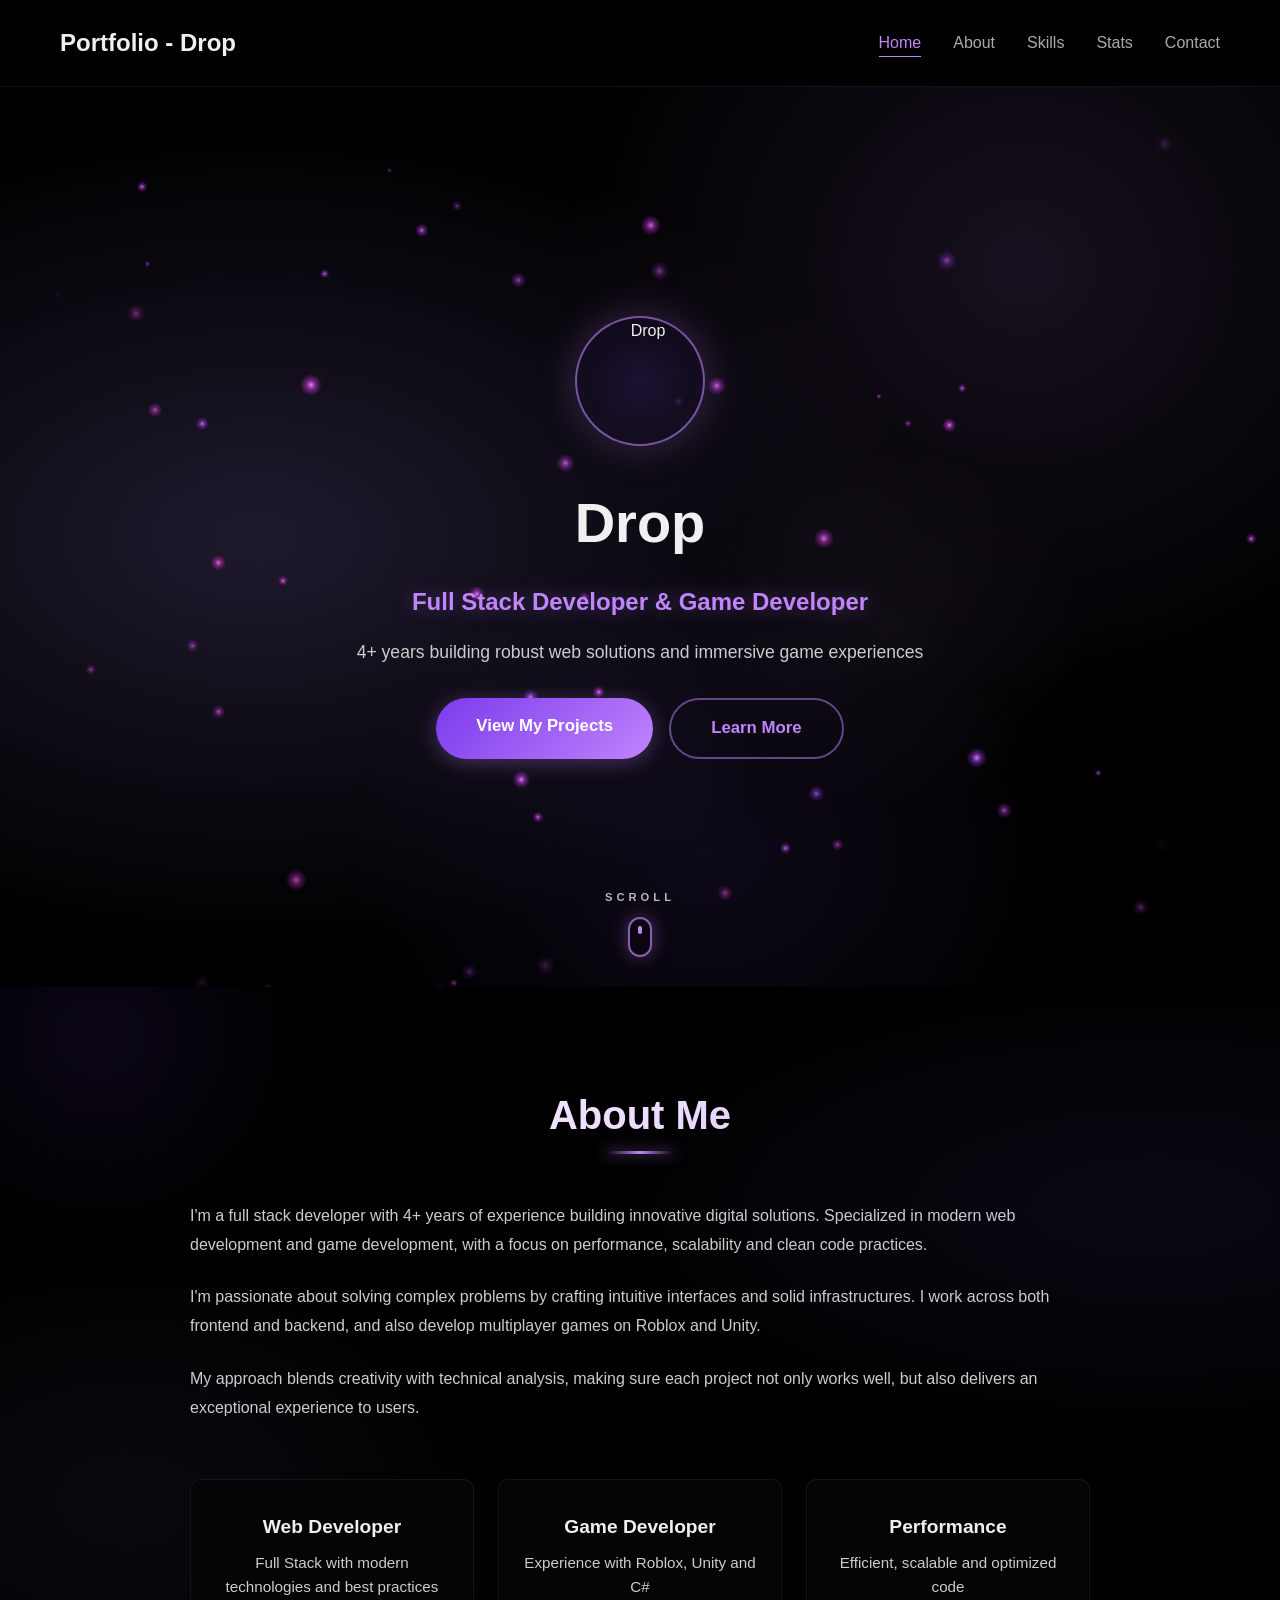
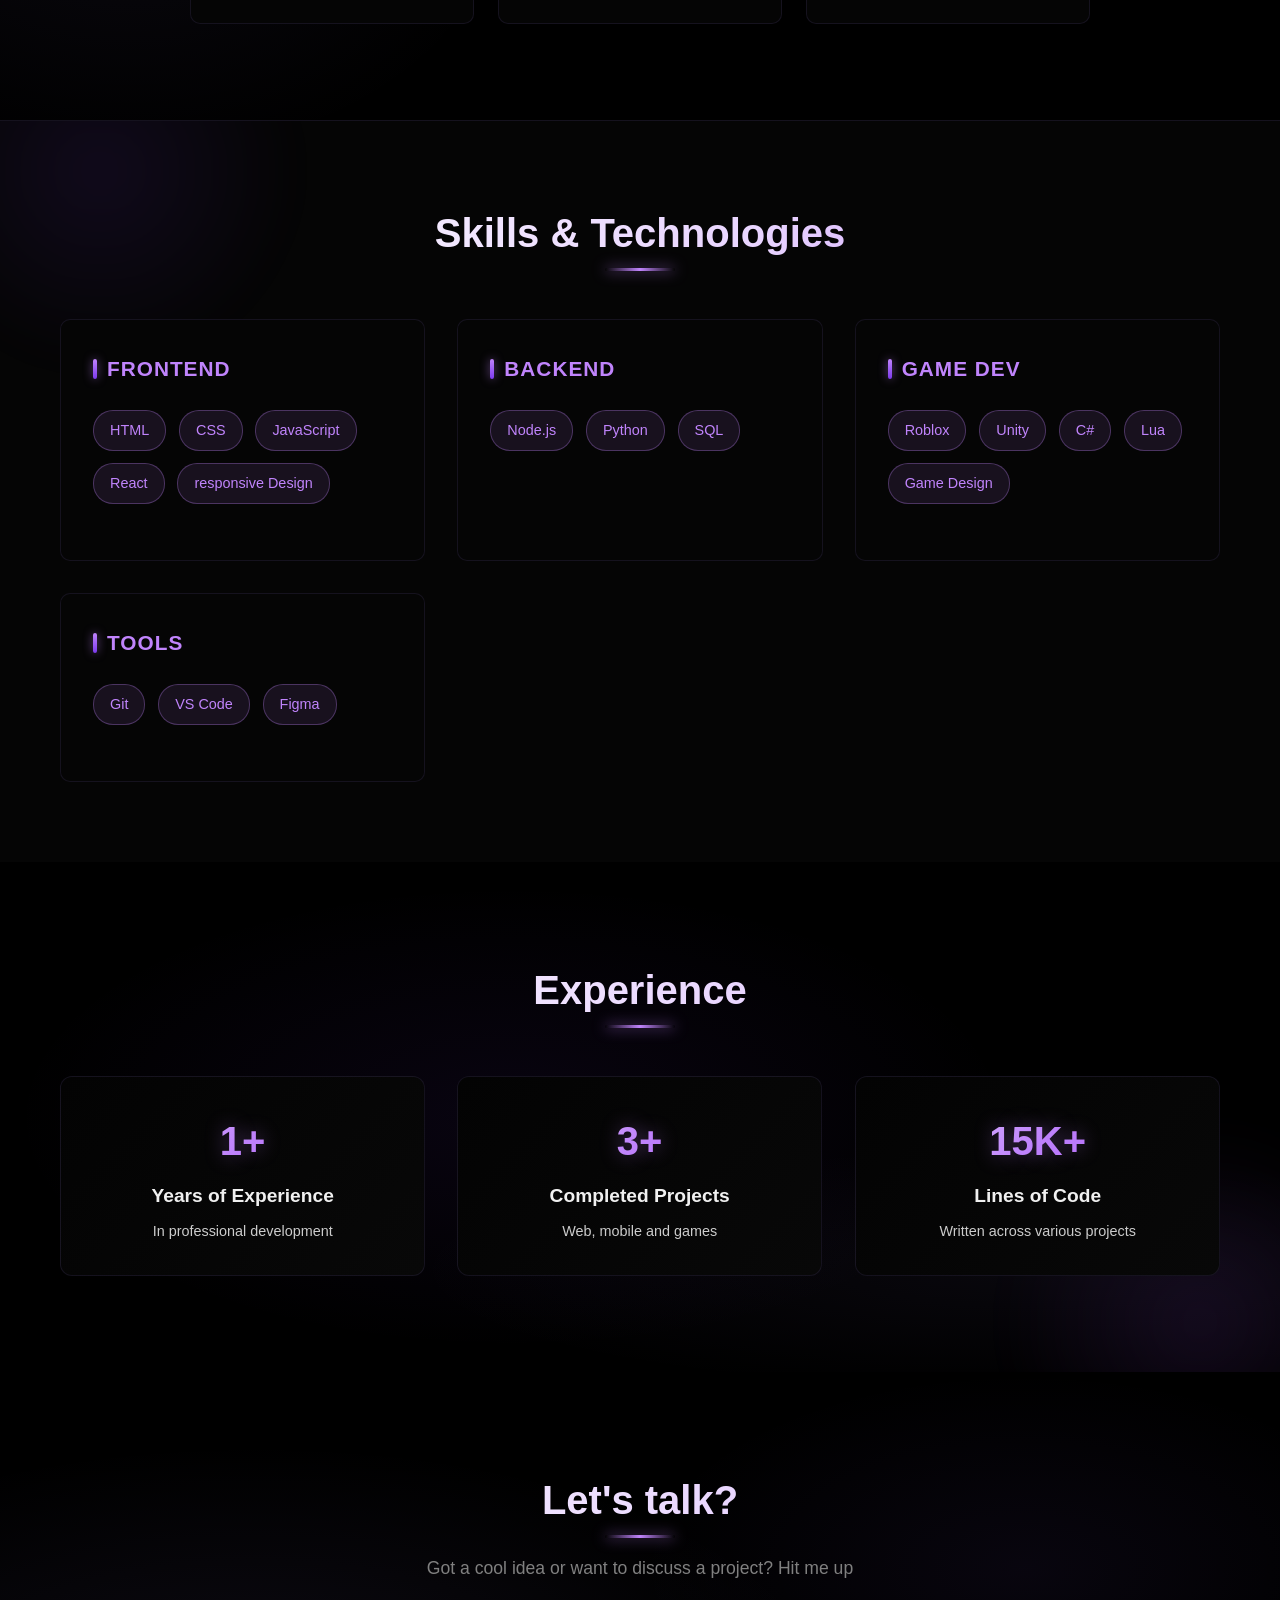
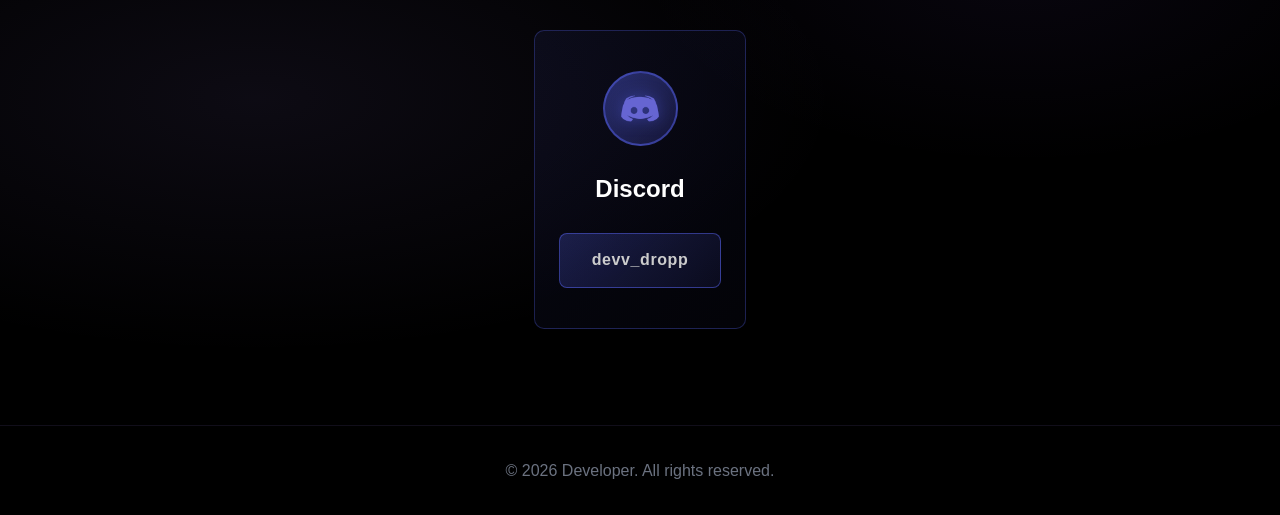
==== commit b9d05ee2: "fix: atualiza link do Discord nas paginas index e projetos Co-Authored-By: Claude Opus 4.8 <noreply@" ====
--- a/index.html
+++ b/index.html
@@ -28,7 +28,7 @@
         <div class="hero-content">
             <div class="hero-avatar">
                 <div class="avatar-circle">
-                    <img src="images/z99.png" alt="Drop" class="avatar-image">
+                    <img src="images/z11.png" alt="Drop" class="avatar-image">
                 </div>
             </div>
             <h1>Drop</h1>
@@ -161,7 +161,7 @@
                             <img src="images/discord.png" alt="Discord">
                         </div>
                         <h3>Discord</h3>
-                        <a href="https://discord.com/users/1462997571675881503" target="_blank" class="discord-link">devv_dropp</a>
+                        <a href="https://discord.com/users/1495996408610820117" target="_blank" class="discord-link">devv_dropp</a>
                     </div>
                 </div>
             </div>
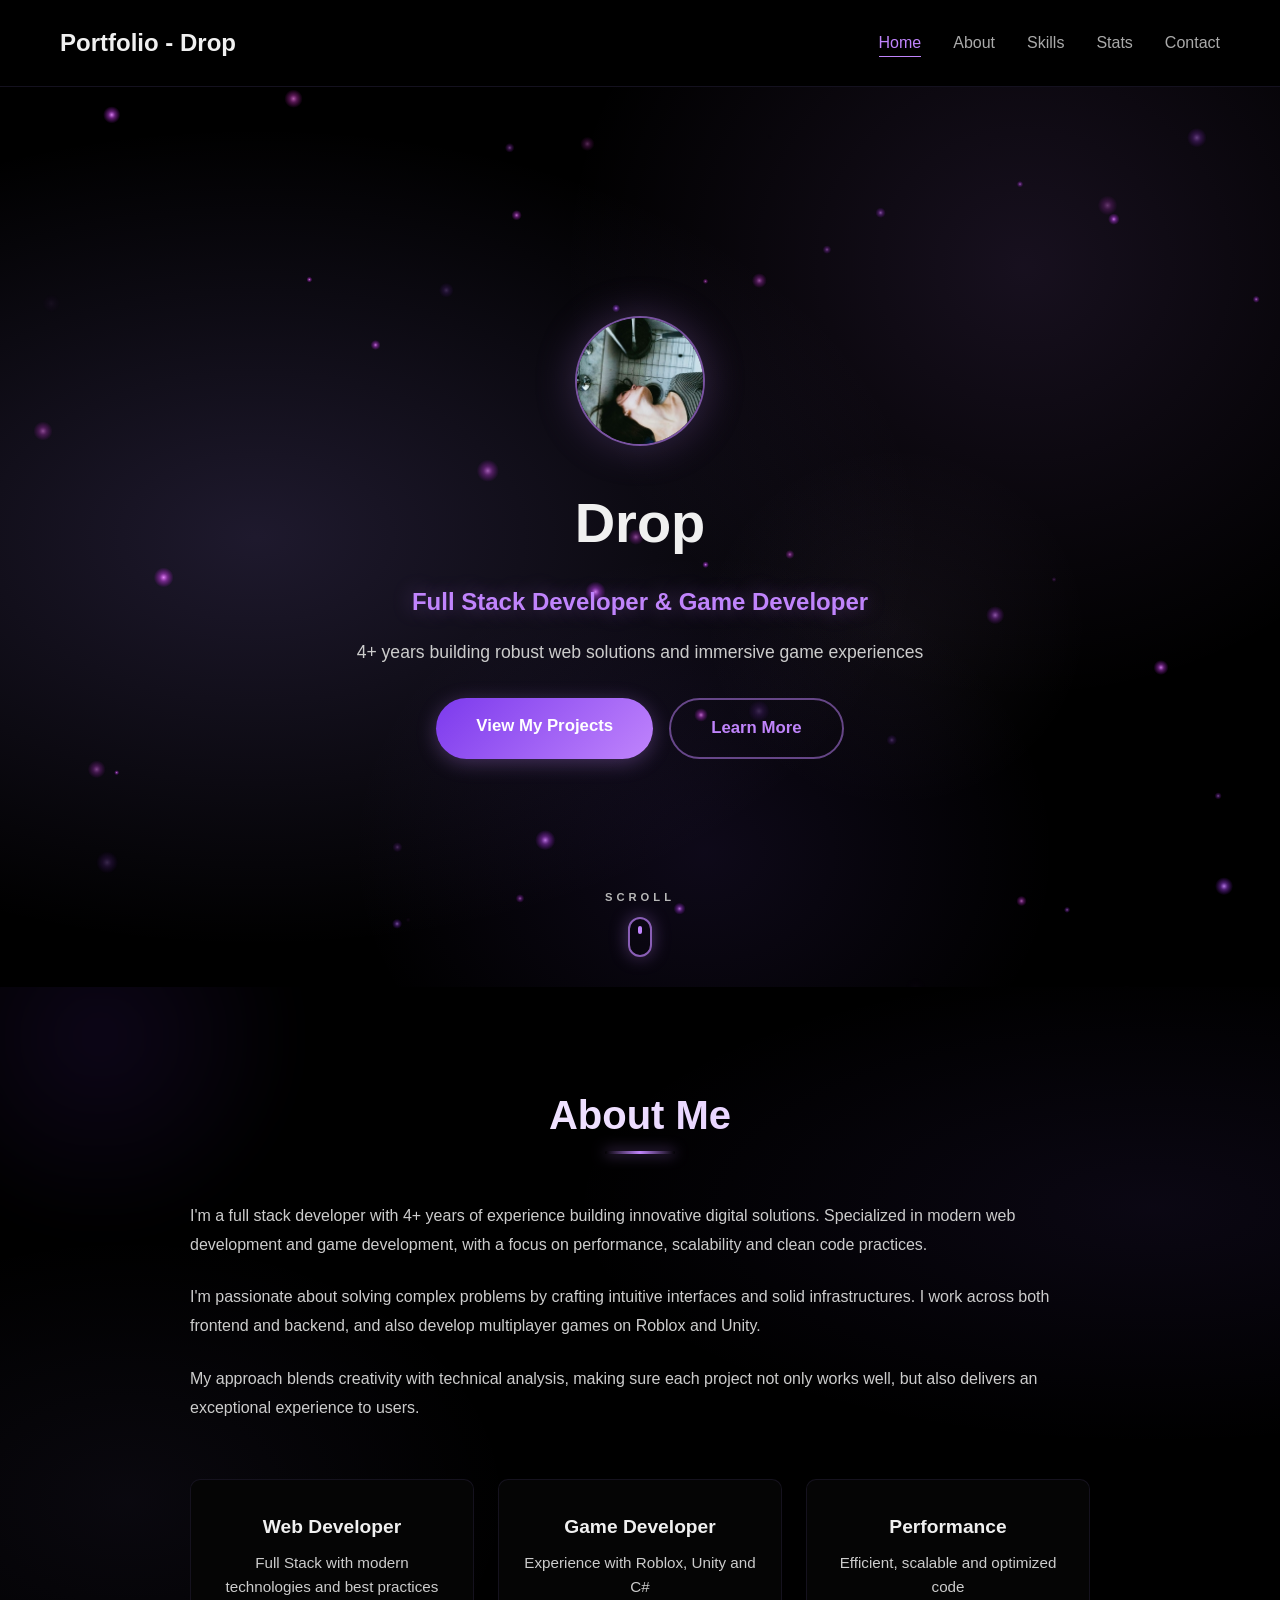
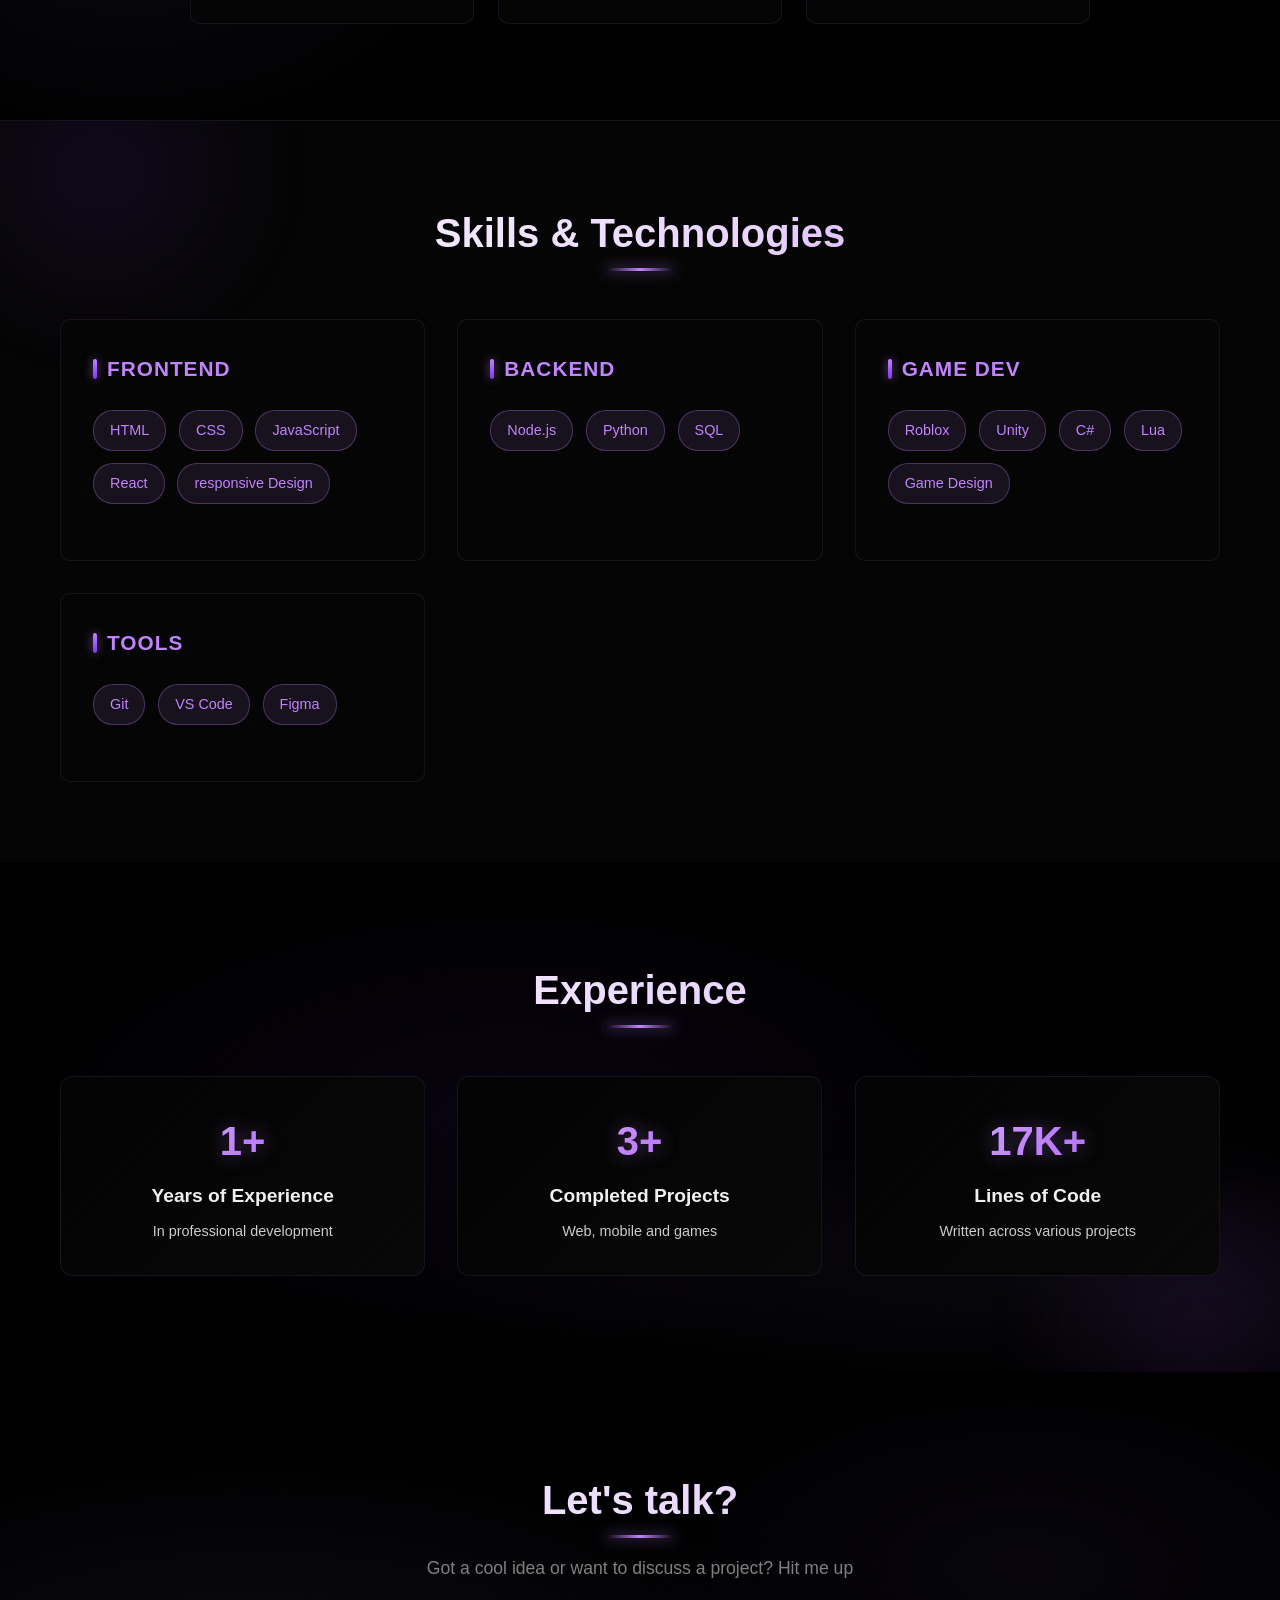
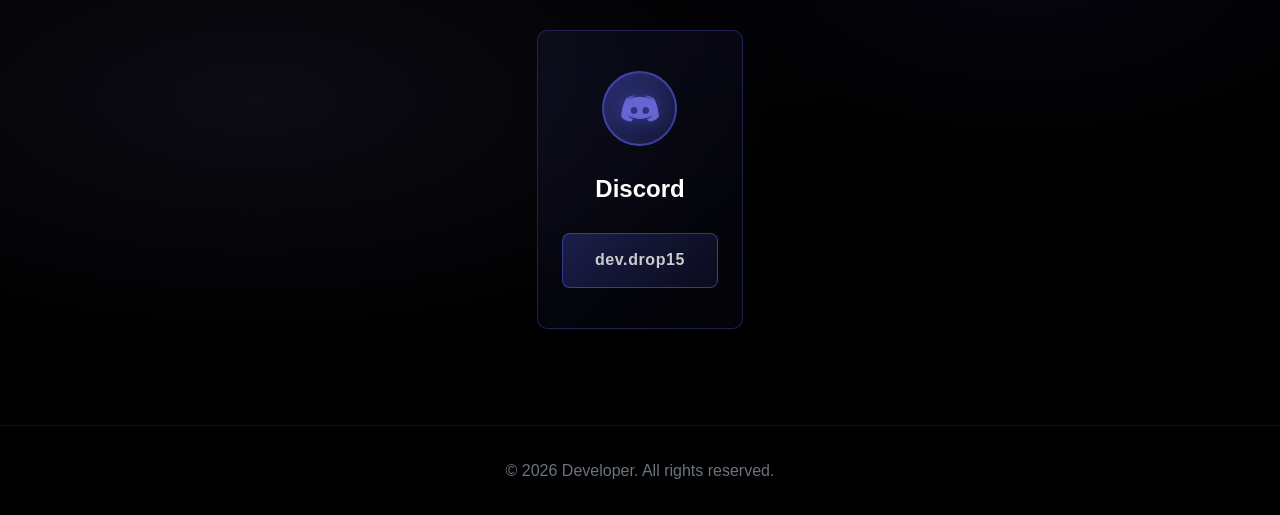
==== commit 90eee7d0: "feat: adiciona foto de perfil z11.png e atualiza nome do Discord para dev.drop15" ====
--- a/index.html
+++ b/index.html
@@ -161,7 +161,7 @@
                             <img src="images/discord.png" alt="Discord">
                         </div>
                         <h3>Discord</h3>
-                        <a href="https://discord.com/users/1495996408610820117" target="_blank" class="discord-link">devv_dropp</a>
+                        <a href="https://discord.com/users/1495996408610820117" target="_blank" class="discord-link">dev.drop15</a>
                     </div>
                 </div>
             </div>
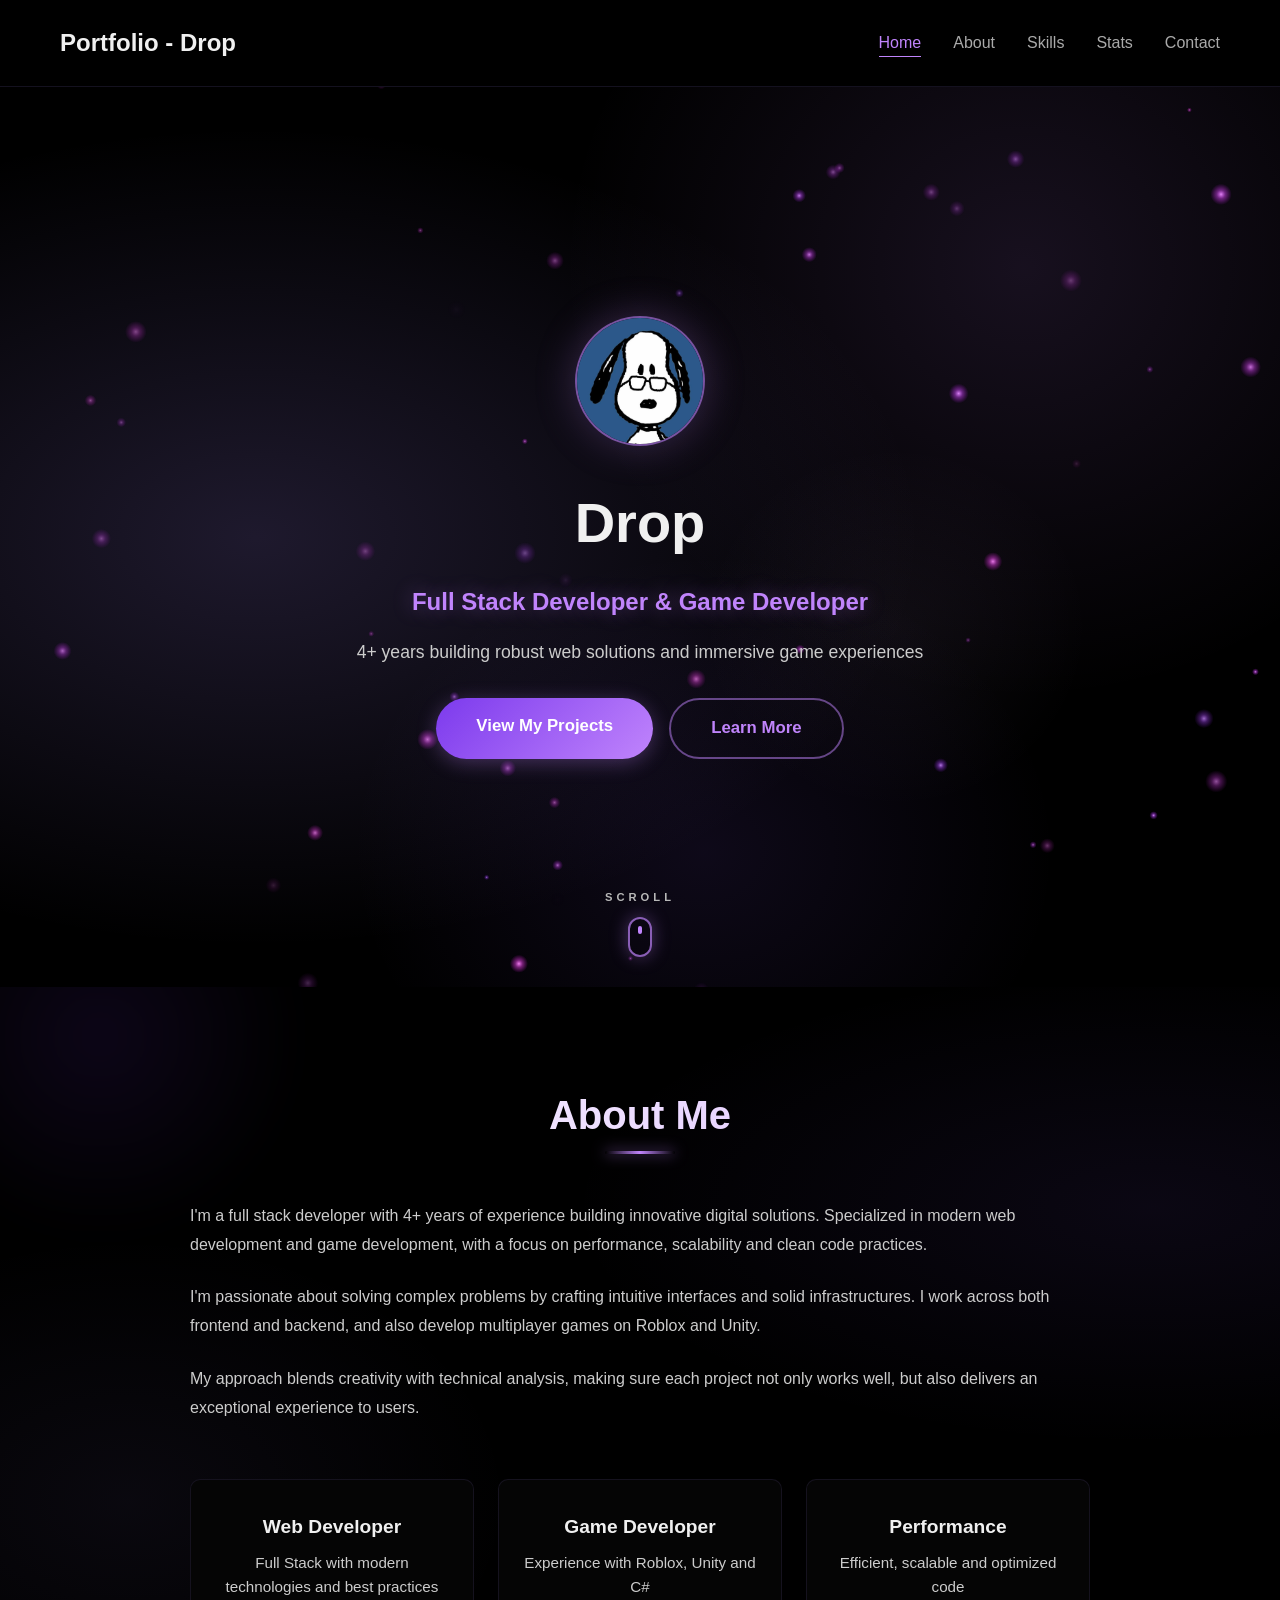
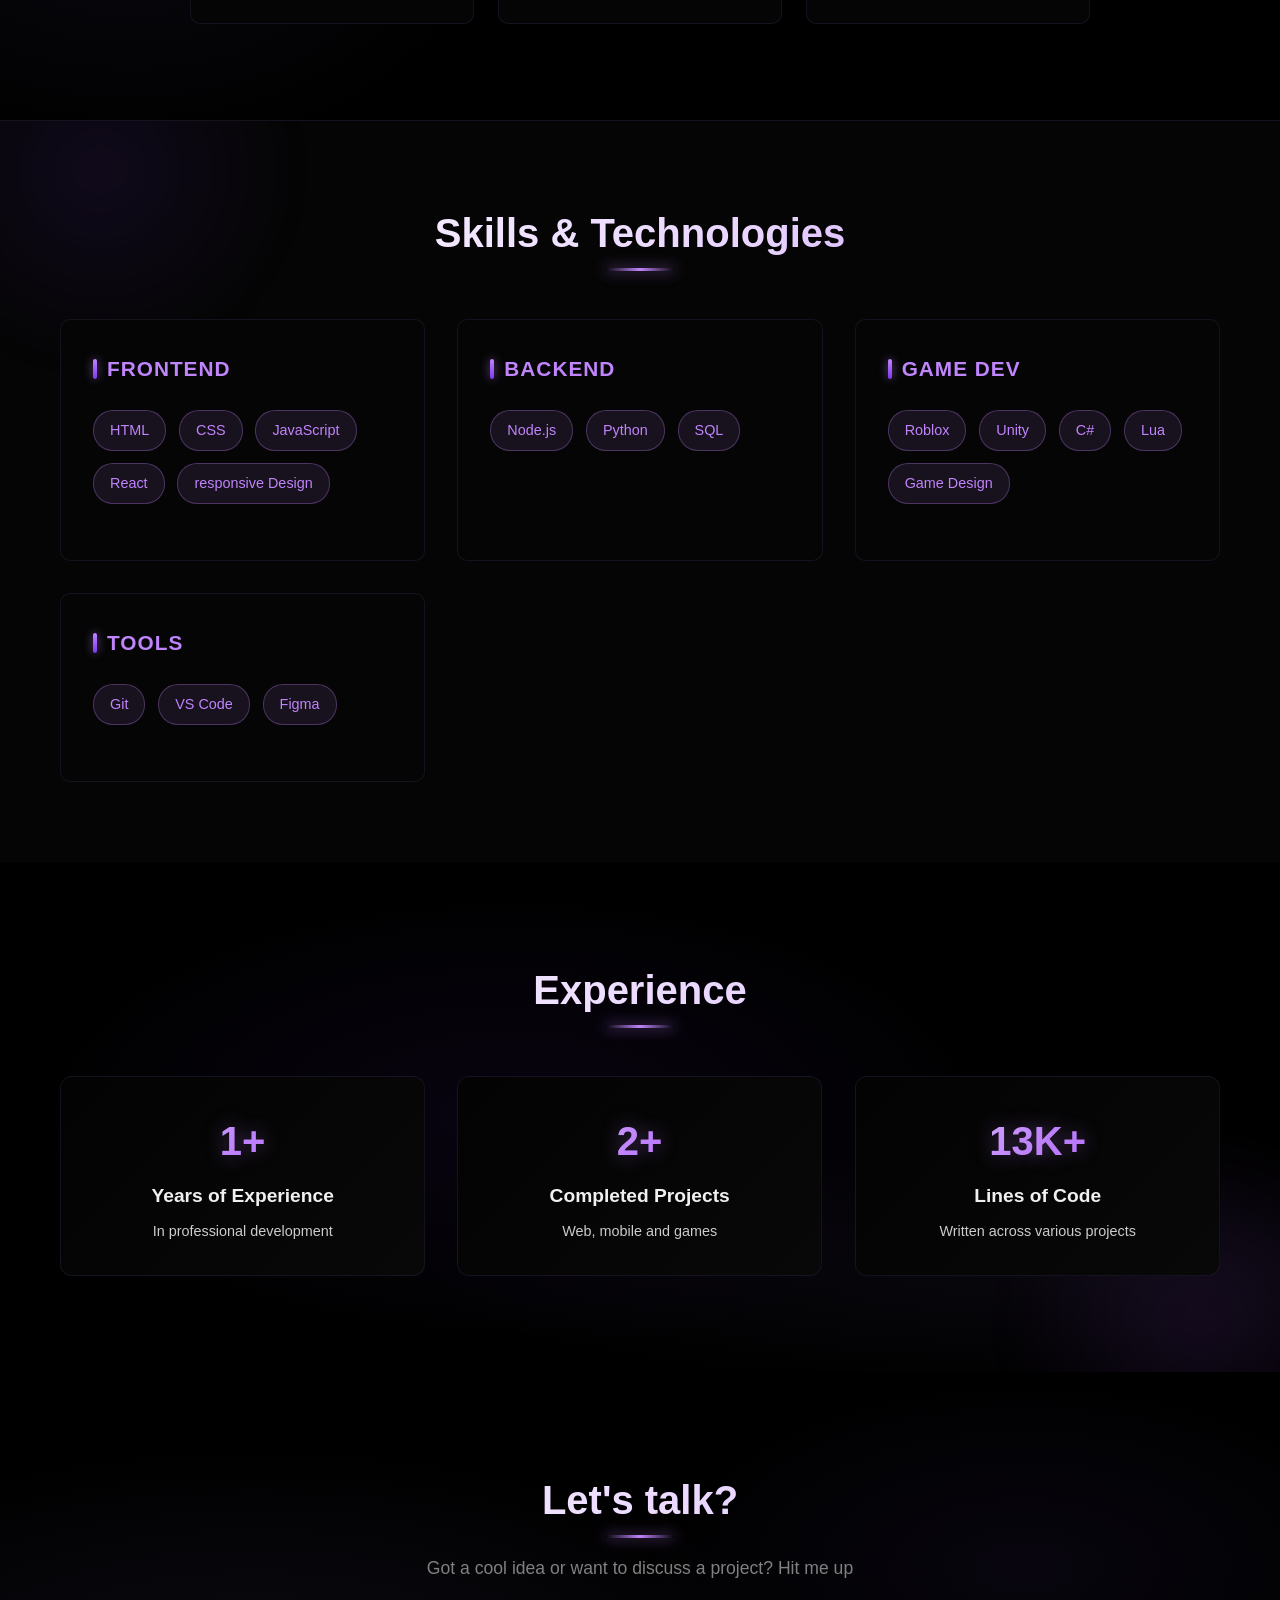
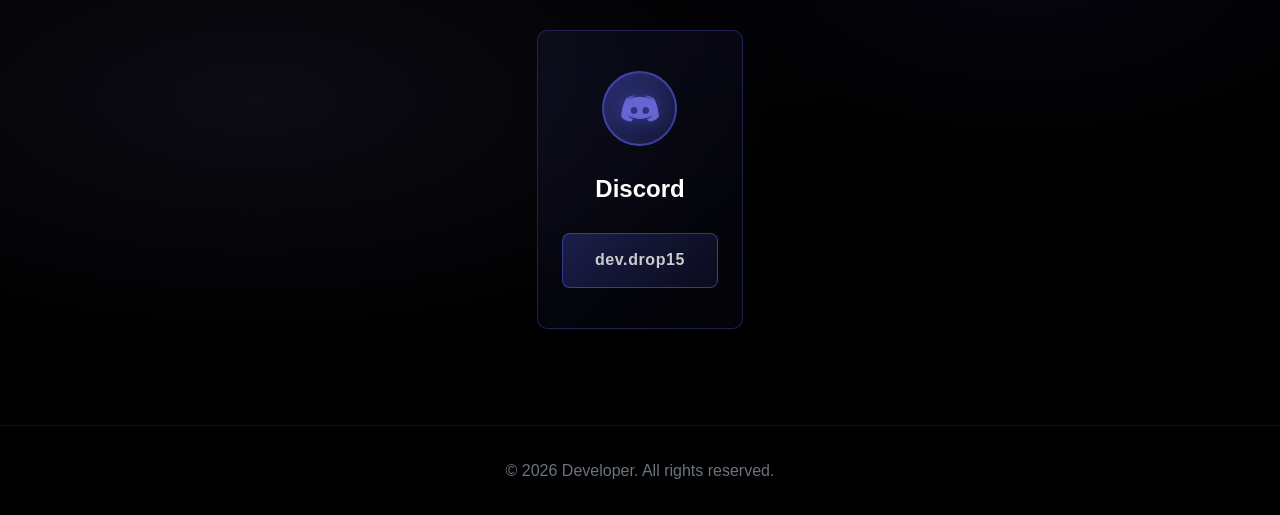
==== commit e5e7fbca: "fix: atualiza foto e discord da home" ====
--- a/index.html
+++ b/index.html
@@ -28,7 +28,7 @@
         <div class="hero-content">
             <div class="hero-avatar">
                 <div class="avatar-circle">
-                    <img src="images/z11.png" alt="Drop" class="avatar-image">
+                    <img src="images/z11.jpg" alt="Drop" class="avatar-image">
                 </div>
             </div>
             <h1>Drop</h1>
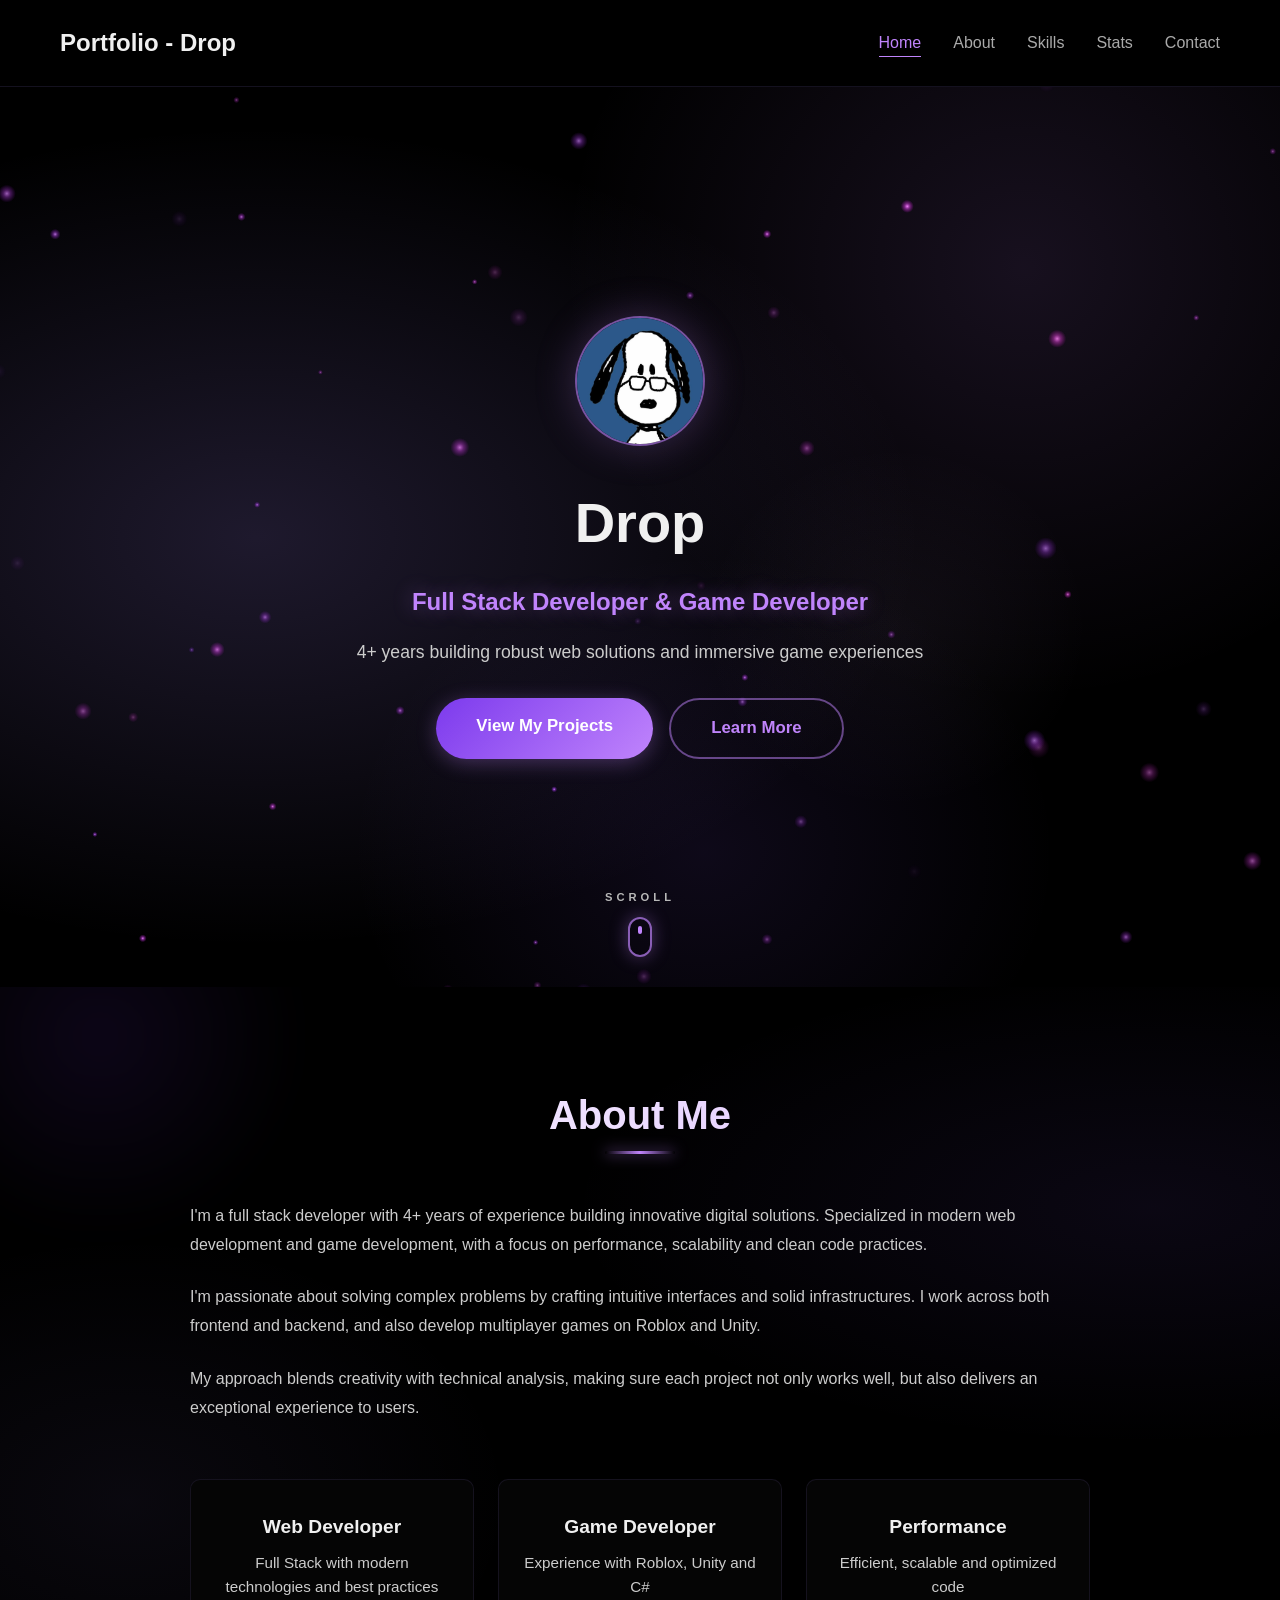
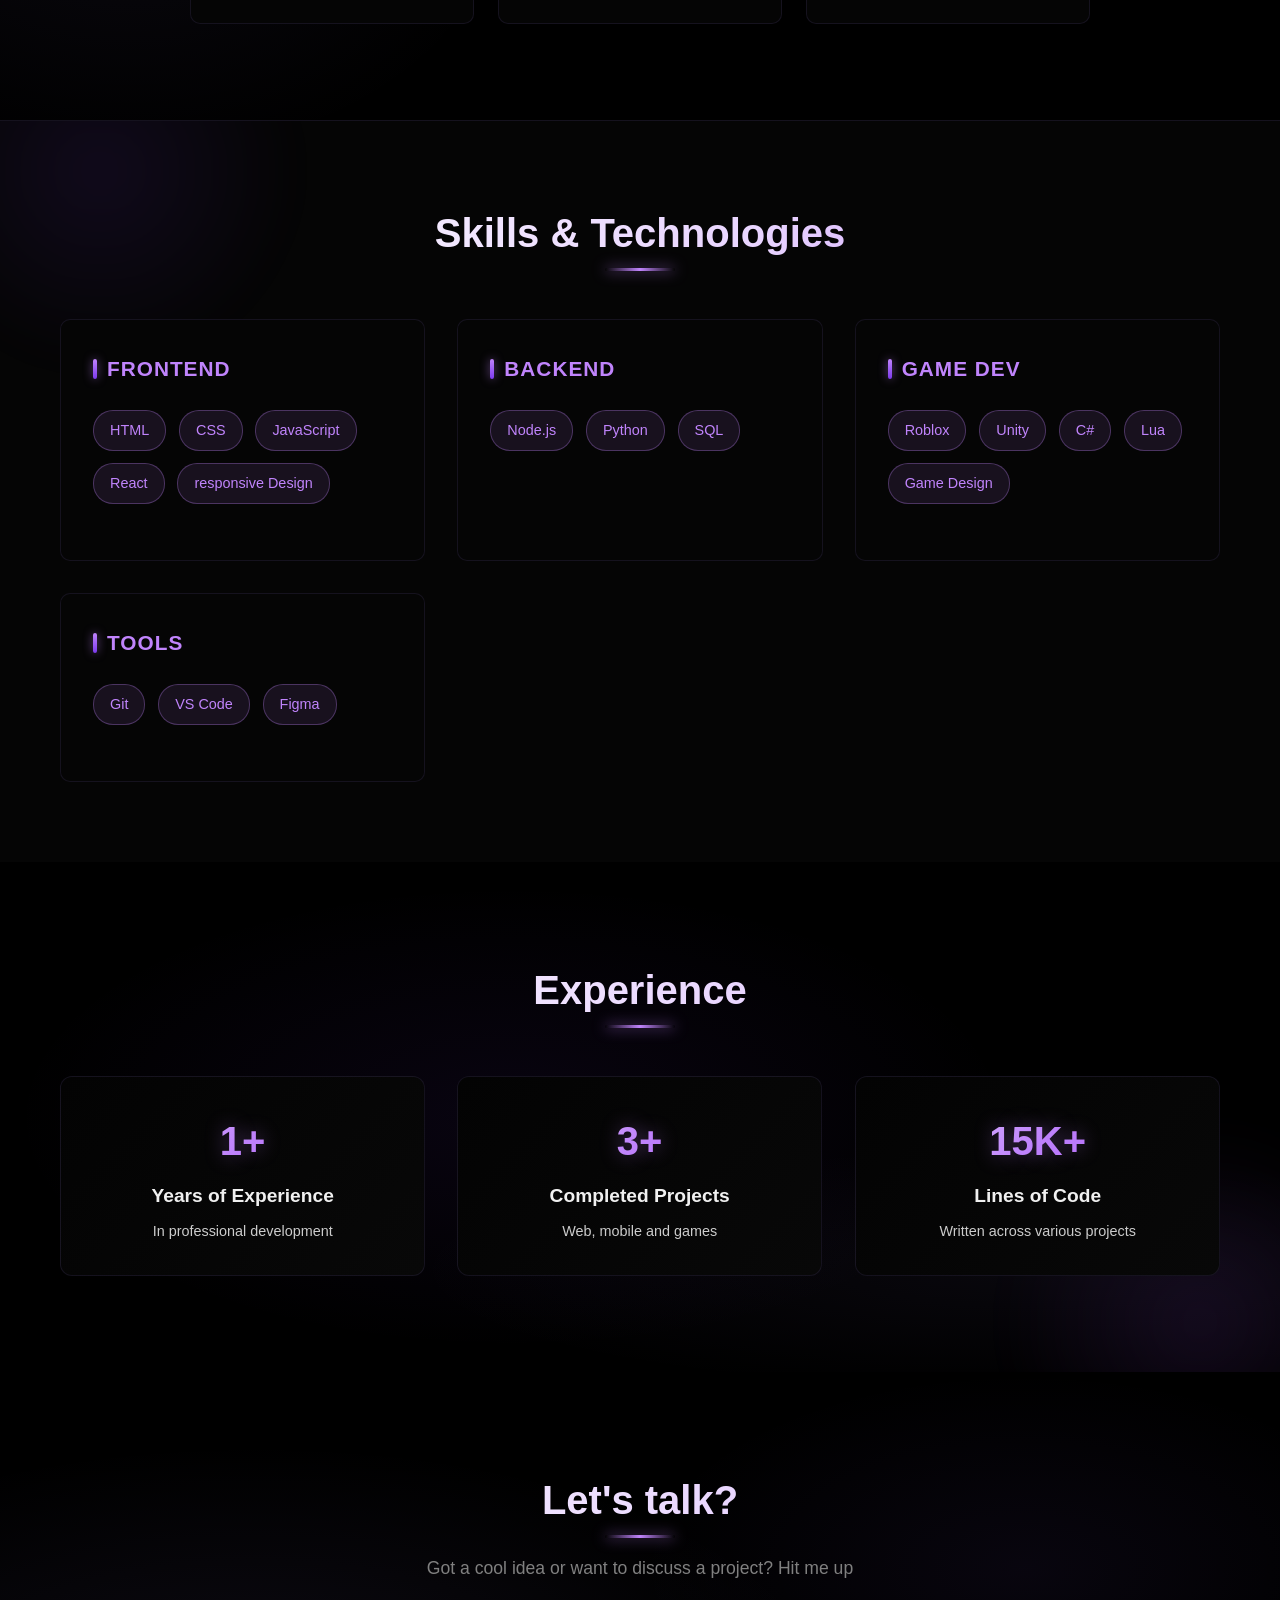
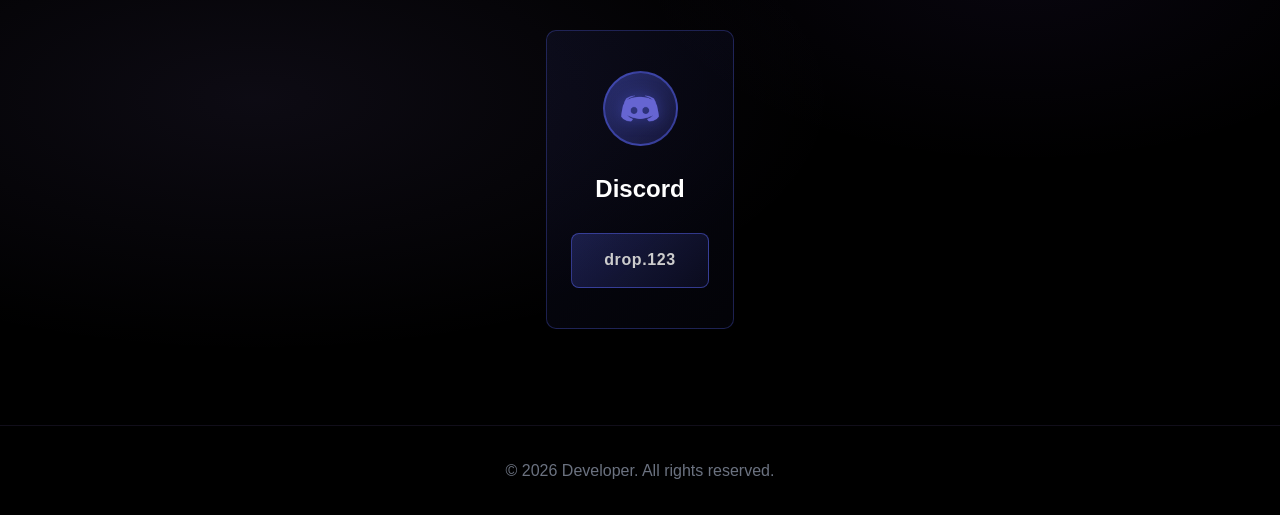
==== commit 14bcbbc4: "fix: atualiza discord da home" ====
--- a/index.html
+++ b/index.html
@@ -161,7 +161,7 @@
                             <img src="images/discord.png" alt="Discord">
                         </div>
                         <h3>Discord</h3>
-                        <a href="https://discord.com/users/1495996408610820117" target="_blank" class="discord-link">dev.drop15</a>
+                        <a href="https://discord.com/users/451420917642297354" target="_blank" class="discord-link">drop.123</a>
                     </div>
                 </div>
             </div>
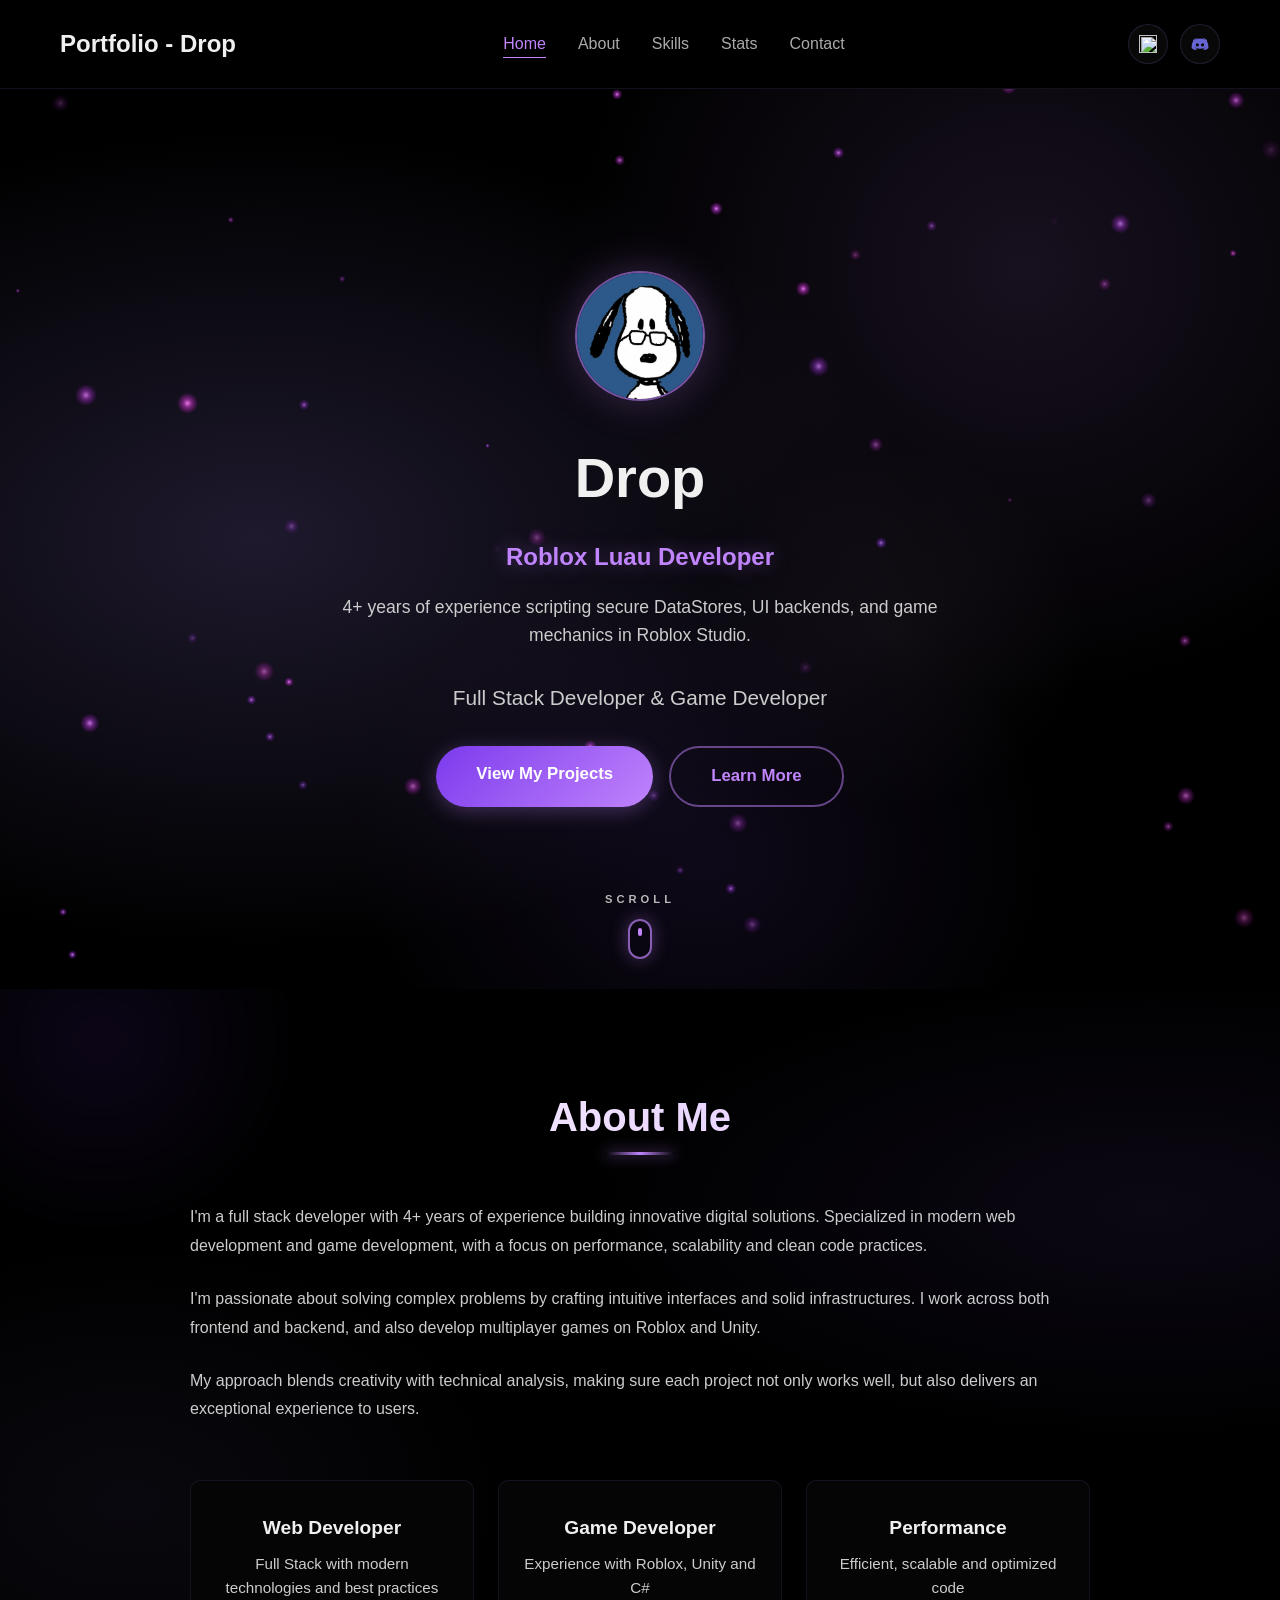
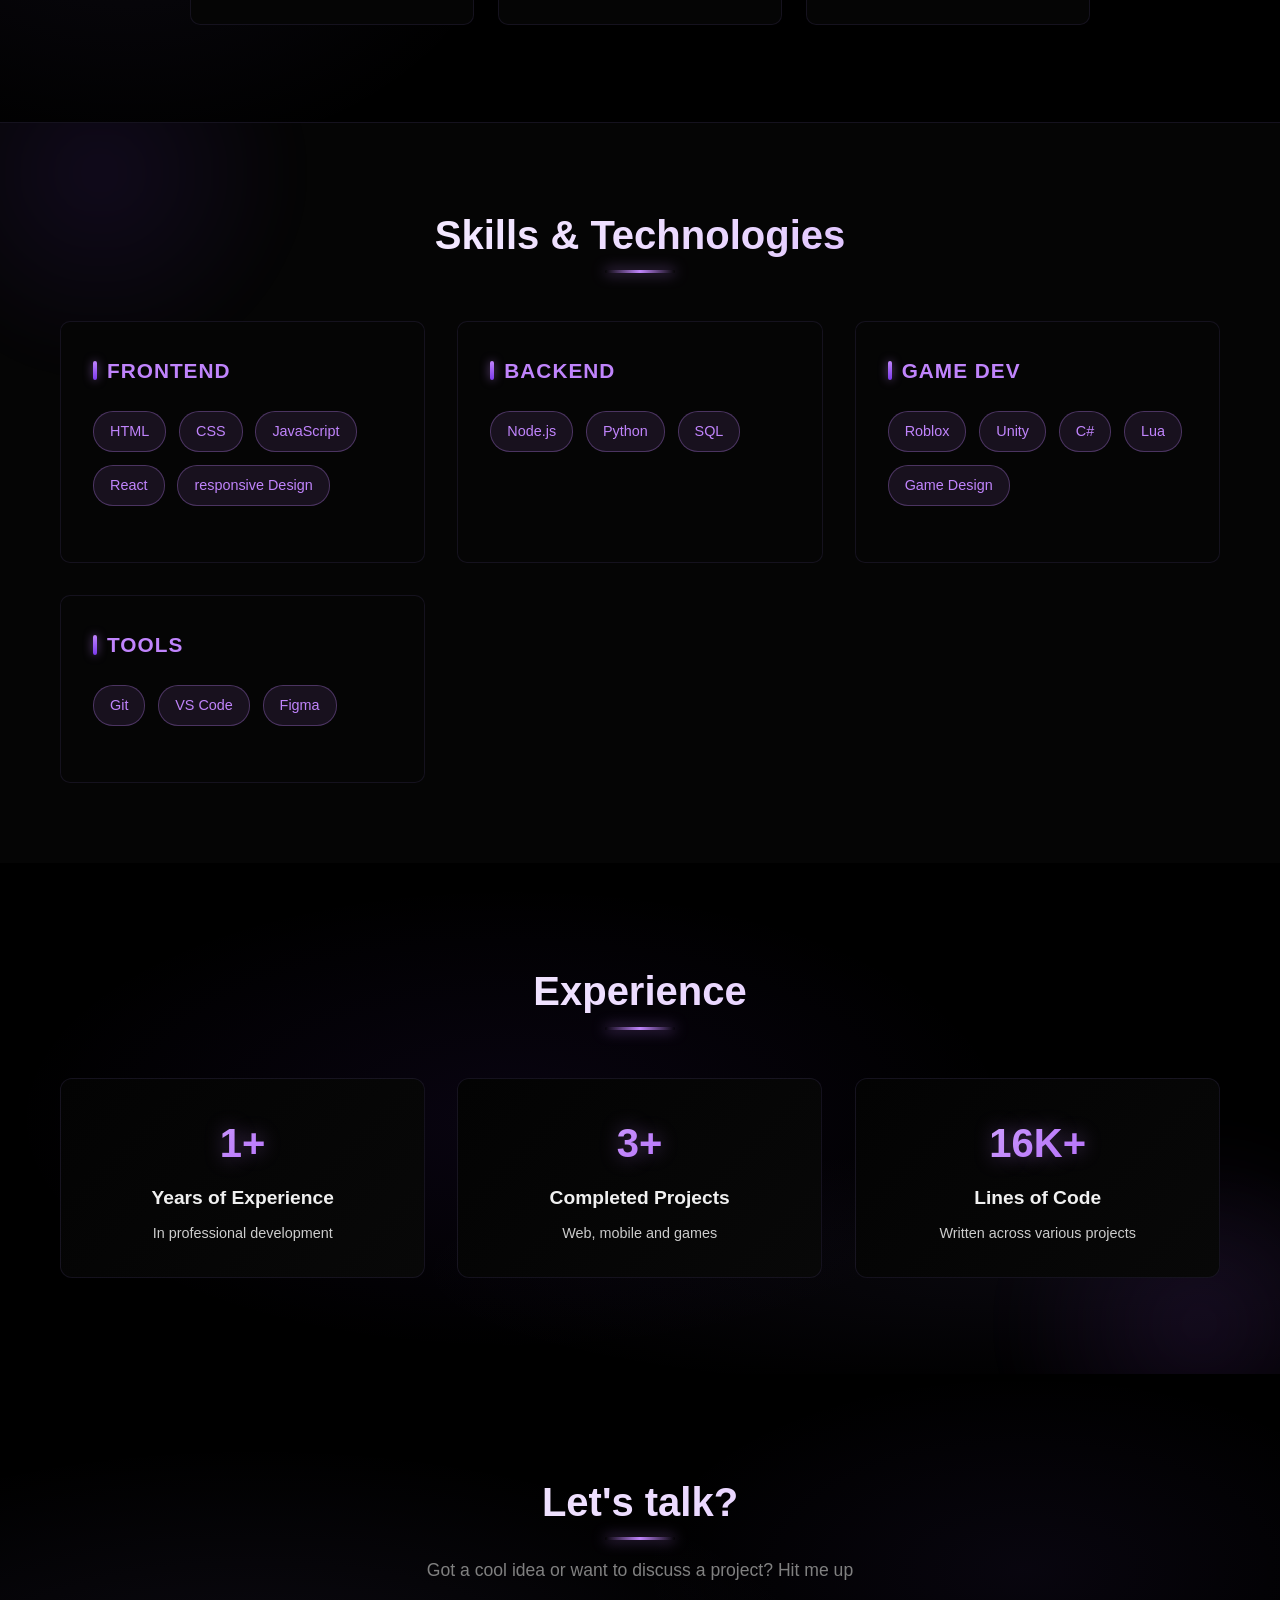
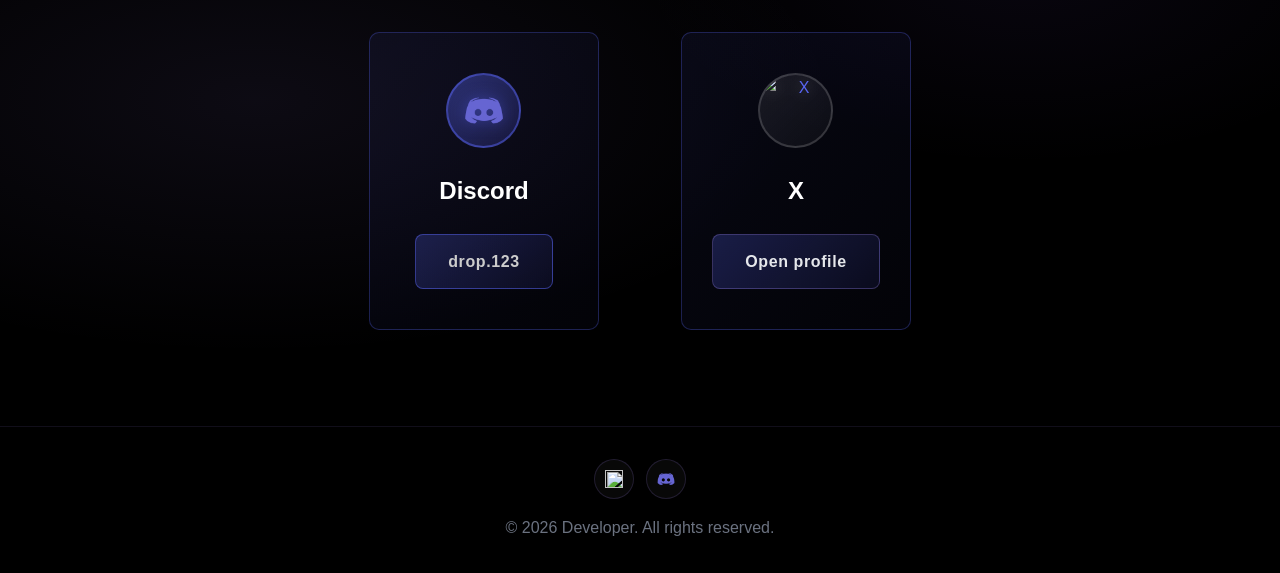
==== commit 4d19b7fc: "Refine social cards and hero copy" ====
--- a/index.html
+++ b/index.html
@@ -3,7 +3,7 @@
 <head>
     <meta charset="UTF-8">
     <meta name="viewport" content="width=device-width, initial-scale=1.0">
-    <title>Portfolio - Full Stack Developer</title>
+    <title>Portfolio - Roblox Luau Developer</title>
     <link rel="icon" type="image/png" href="images/dropiconsite.png">
     <link rel="stylesheet" href="style.css">
 </head>
@@ -18,6 +18,18 @@
                 <li><a href="#stats">Stats</a></li>
                 <li><a href="#contact">Contact</a></li>
             </ul>
+            <div class="nav-social-links" aria-label="Social links">
+                <a href="https://x.com/VictorH60146391/" target="_blank" rel="noopener noreferrer" class="nav-social-link" aria-label="X">
+                    <span class="social-icon social-icon-x" aria-hidden="true">
+                        <img src="images/twitter.png" alt="">
+                    </span>
+                </a>
+                <a href="https://discord.com/users/451420917642297354" target="_blank" rel="noopener noreferrer" class="nav-social-link" aria-label="Discord">
+                    <span class="social-icon social-icon-discord" aria-hidden="true">
+                        <img src="images/discord.png" alt="">
+                    </span>
+                </a>
+            </div>
         </div>
     </nav>
 
@@ -32,8 +44,9 @@
                 </div>
             </div>
             <h1>Drop</h1>
-            <p class="tagline">Full Stack Developer & Game Developer</p>
-            <p class="description">4+ years building robust web solutions and immersive game experiences</p>
+            <p class="tagline">Roblox Luau Developer</p>
+            <p class="description">4+ years of experience scripting secure DataStores, UI backends, and game mechanics in Roblox Studio.</p>
+            <p class="subtitle">Full Stack Developer & Game Developer</p>
             
             <div class="hero-buttons">
                 <a href="projetos.html" class="btn btn-primary btn-large">View My Projects</a>
@@ -156,13 +169,20 @@
             
             <div class="contact-content">
                 <div class="contact-info">
-                    <div class="contact-method discord-card">
+                    <div class="contact-method discord-card social-card">
                         <div class="discord-icon">
                             <img src="images/discord.png" alt="Discord">
                         </div>
                         <h3>Discord</h3>
                         <a href="https://discord.com/users/451420917642297354" target="_blank" class="discord-link">drop.123</a>
                     </div>
+                    <div class="contact-method discord-card social-card x-card">
+                        <div class="discord-icon x-icon">
+                            <img src="images/twitter.png" alt="X">
+                        </div>
+                        <h3>X</h3>
+                        <a href="https://x.com/VictorH60146391/" target="_blank" rel="noopener noreferrer" class="discord-link">Open profile</a>
+                    </div>
                 </div>
             </div>
         </div>
@@ -170,6 +190,18 @@
 
     <!-- FOOTER -->
     <footer>
+        <div class="footer-social-links" aria-label="Social links">
+            <a href="https://x.com/VictorH60146391/" target="_blank" rel="noopener noreferrer" class="footer-social-link" aria-label="X">
+                <span class="social-icon social-icon-x" aria-hidden="true">
+                    <img src="images/twitter.png" alt="">
+                </span>
+            </a>
+            <a href="https://discord.com/users/451420917642297354" target="_blank" rel="noopener noreferrer" class="footer-social-link" aria-label="Discord">
+                <span class="social-icon social-icon-discord" aria-hidden="true">
+                    <img src="images/discord.png" alt="">
+                </span>
+            </a>
+        </div>
         <p>&copy; 2026 Developer. All rights reserved.</p>
     </footer>
 
--- a/style.css
+++ b/style.css
@@ -37,6 +37,7 @@
     display: flex;
     justify-content: space-between;
     align-items: center;
+    gap: 1rem;
 }
 
 .logo {
@@ -60,6 +61,112 @@
 
 .nav-links a:hover {
     color: #c084fc;
+}
+
+.nav-social-links {
+    display: flex;
+    align-items: center;
+    gap: 0.75rem;
+    margin-left: 1rem;
+}
+
+.nav-social-link,
+.footer-social-link {
+    width: 40px;
+    height: 40px;
+    border-radius: 50%;
+    display: inline-flex;
+    align-items: center;
+    justify-content: center;
+    text-decoration: none;
+    color: #f0f0f0;
+    border: 1px solid rgba(167, 139, 250, 0.16);
+    background: rgba(255, 255, 255, 0.03);
+    transition: transform 0.3s ease, border-color 0.3s ease, background 0.3s ease, color 0.3s ease;
+}
+
+.nav-social-link:hover,
+.footer-social-link:hover {
+    transform: translateY(-2px);
+    border-color: rgba(192, 132, 252, 0.55);
+    background: rgba(192, 132, 252, 0.12);
+    color: #c084fc;
+}
+
+.social-icon {
+    display: inline-flex;
+    align-items: center;
+    justify-content: center;
+}
+
+.social-icon svg,
+.social-icon img {
+    width: 100%;
+    height: 100%;
+    display: block;
+}
+
+.social-icon-x {
+    width: 18px;
+    height: 18px;
+}
+
+.social-icon-discord {
+    width: 18px;
+    height: 18px;
+}
+
+.social-icon-large {
+    width: 82px;
+    height: 82px;
+    margin: 0 auto 1.5rem;
+    border-radius: 50%;
+    border: 2px solid rgba(167, 139, 250, 0.28);
+    background: linear-gradient(135deg, rgba(124, 58, 237, 0.14), rgba(192, 132, 252, 0.08));
+    color: #f0f0f0;
+    box-shadow: 0 0 20px rgba(192, 132, 252, 0.12);
+}
+
+.social-card {
+    min-height: 245px;
+    width: 80%;
+    box-sizing: border-box;
+}
+
+.x-card {
+    background: linear-gradient(135deg, rgba(255, 255, 255, 0.05) 0%, rgba(14, 14, 14, 0.95) 100%);
+    border: 1.5px solid rgba(167, 139, 250, 0.16);
+    max-width: 400px;
+    margin: 0 auto;
+    padding: 2.5rem 1.5rem;
+    text-align: center;
+}
+
+.x-card .x-icon {
+    background: linear-gradient(135deg, rgba(255, 255, 255, 0.08), rgba(255, 255, 255, 0.03));
+    border-color: rgba(255, 255, 255, 0.16);
+    overflow: hidden;
+}
+
+.x-card .x-icon img {
+    width: 100%;
+    height: 100%;
+    object-fit: cover;
+    object-position: center;
+    border-radius: 50%;
+    filter: drop-shadow(0 0 8px rgba(255, 255, 255, 0.35));
+}
+
+.x-card .discord-link {
+    color: #e5e7eb;
+    border-color: rgba(167, 139, 250, 0.28);
+}
+
+.x-card .discord-link:hover {
+    color: #ffffff;
+    background: rgba(192, 132, 252, 0.14);
+    border-color: rgba(192, 132, 252, 0.45);
+    box-shadow: 0 0 22px rgba(192, 132, 252, 0.12);
 }
 
 /* HERO SECTION */
@@ -533,6 +640,14 @@
     text-align: center;
     color: #6b7280;
     border-top: 1px solid rgba(167, 139, 250, 0.1);
+}
+
+.footer-social-links {
+    display: flex;
+    justify-content: center;
+    align-items: center;
+    gap: 0.75rem;
+    margin-bottom: 1rem;
 }
 
 .video-thumbnail {
@@ -1291,6 +1406,23 @@
         gap: 1rem;
         font-size: 0.8rem;
     }
+
+    .nav-social-links {
+        margin-left: 0.5rem;
+        gap: 0.5rem;
+    }
+
+    .nav-social-link,
+    .footer-social-link {
+        width: 36px;
+        height: 36px;
+    }
+
+    .social-icon-x,
+    .social-icon-discord {
+        width: 16px;
+        height: 16px;
+    }
     
     .projects-grid {
         grid-template-columns: 1fr;
